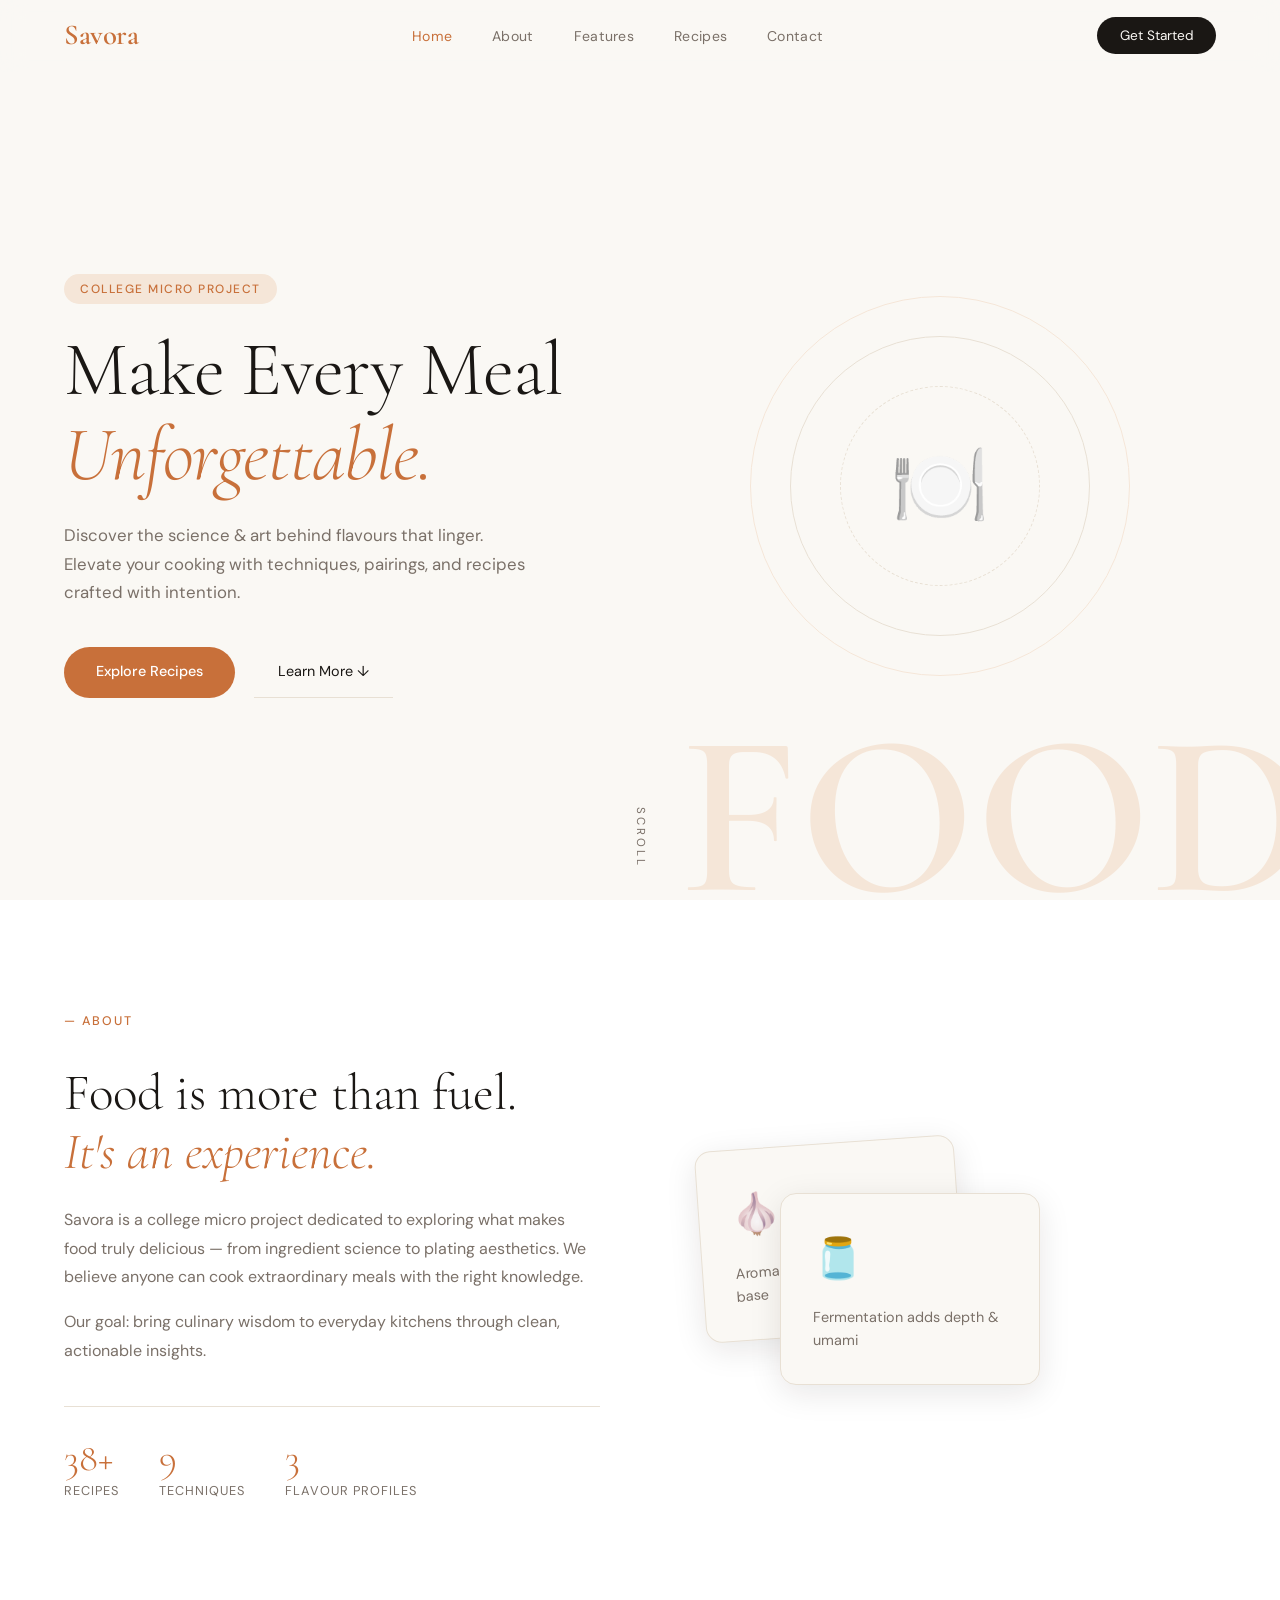
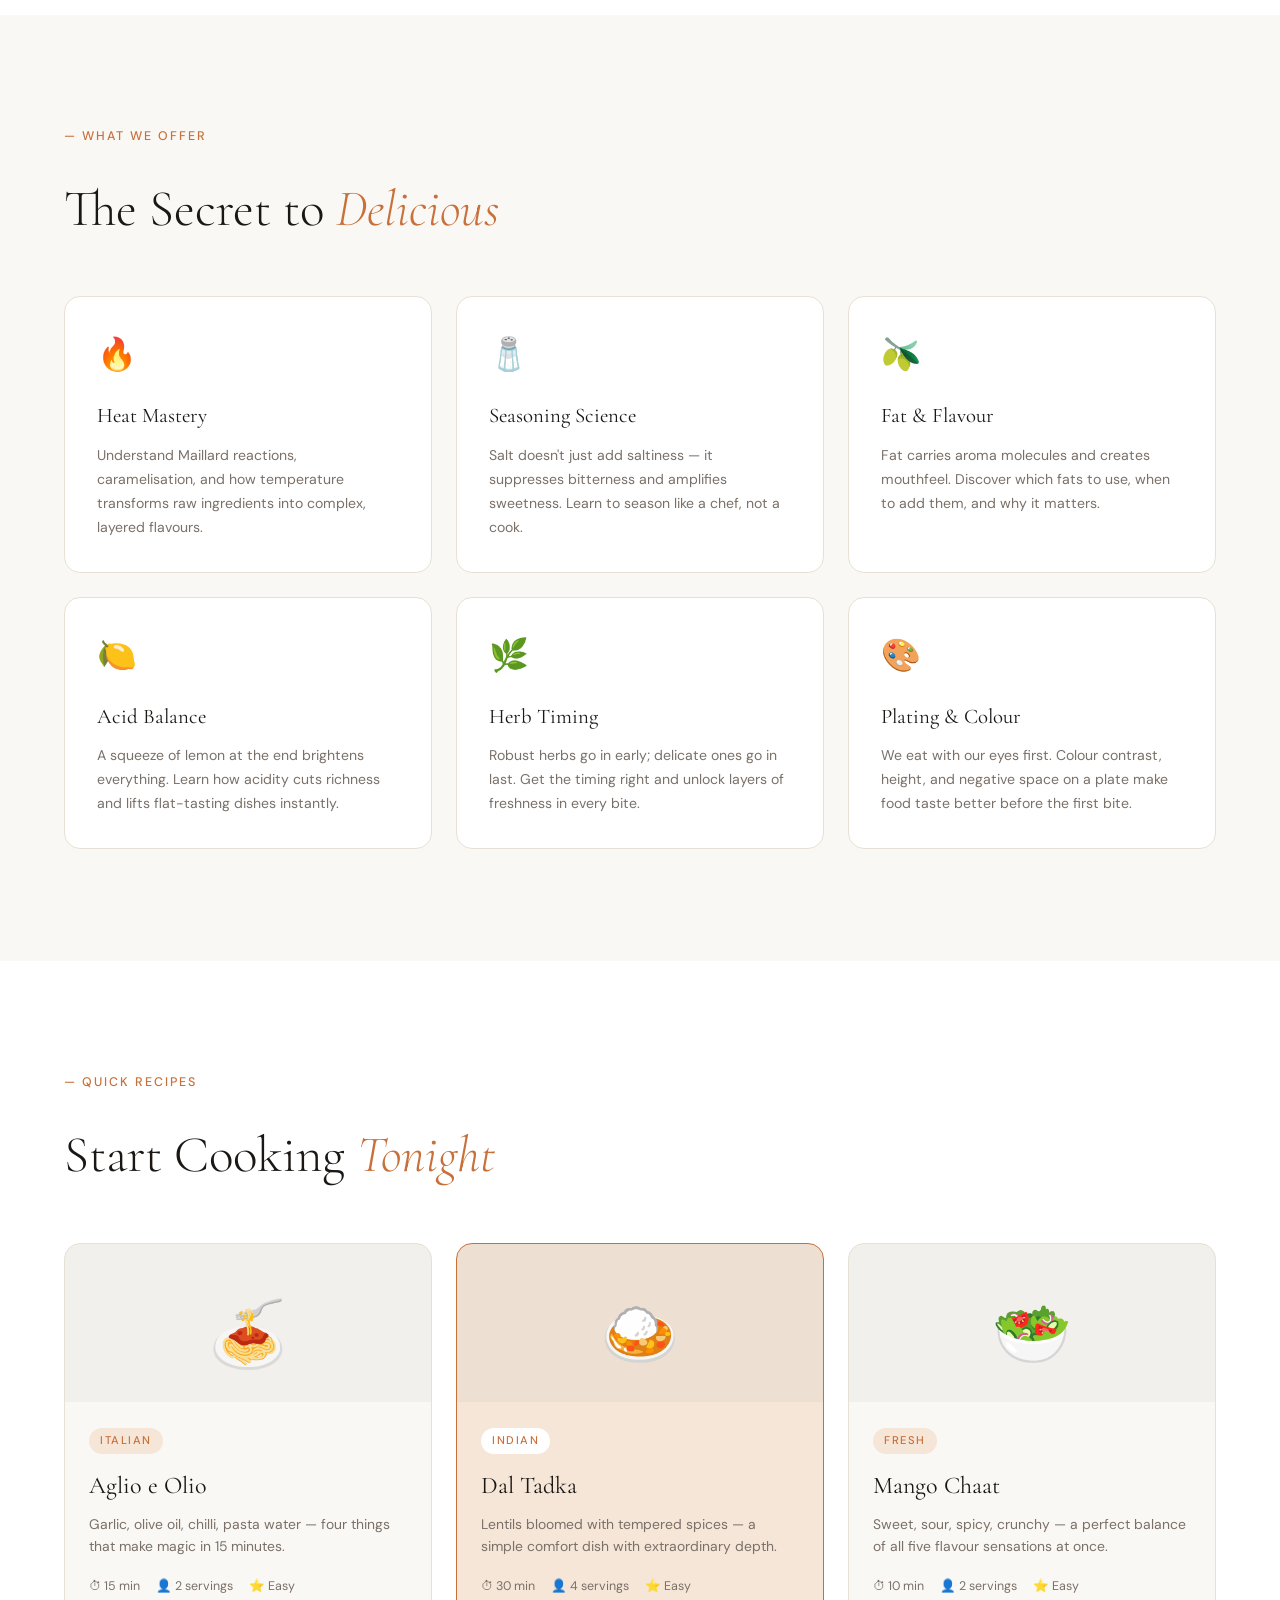
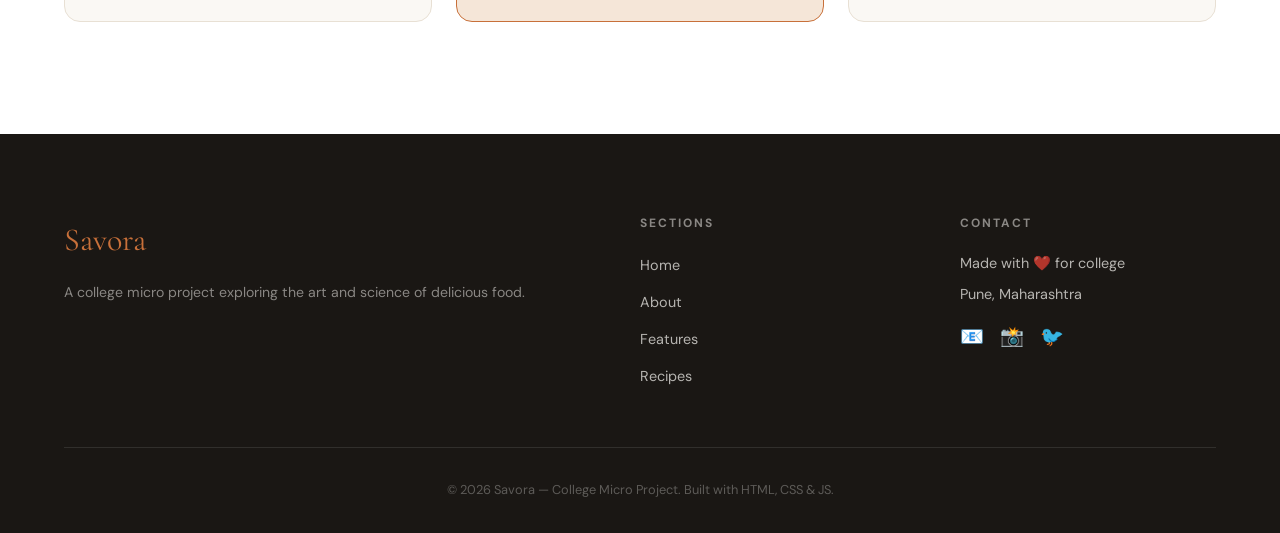
==== index.html @ 60681240 "meal mapper first commit" ====
<!DOCTYPE html>
<html lang="en">
<head>
  <meta charset="UTF-8" />
  <meta name="viewport" content="width=device-width, initial-scale=1.0"/>
  <title>Savora — Taste the Craft</title>
  <link rel="stylesheet" href="style.css" />
  <link href="https://fonts.googleapis.com/css2?family=Cormorant+Garamond:ital,wght@0,300;0,400;0,600;1,300;1,400&family=DM+Sans:wght@300;400;500&display=swap" rel="stylesheet"/>
</head>
<body>

  <!-- NAVBAR -->
  <nav class="navbar" id="navbar">
    <div class="nav-logo">Savora</div>
    <ul class="nav-links">
      <li><a href="#hero">Home</a></li>
      <li><a href="#about">About</a></li>
      <li><a href="#features">Features</a></li>
      <li><a href="#recipes">Recipes</a></li>
      <li><a href="#contact">Contact</a></li>
    </ul>
    <button class="nav-cta">Get Started</button>
    <button class="hamburger" id="hamburger" aria-label="Menu">&#9776;</button>
  </nav>

  <!-- HERO -->
  <section class="hero" id="hero">
    <div class="hero-bg-text">FOOD</div>
    <div class="hero-content">
      <span class="hero-tag">College Micro Project</span>
      <h1 class="hero-title">Make Every Meal <br/><em>Unforgettable.</em></h1>
      <p class="hero-sub">Discover the science & art behind flavours that linger. Elevate your cooking with techniques, pairings, and recipes crafted with intention.</p>
      <div class="hero-actions">
        <a href="#recipes" class="btn-primary">Explore Recipes</a>
        <a href="#about" class="btn-ghost">Learn More ↓</a>
      </div>
    </div>
    <div class="hero-visual">
      <div class="plate-ring ring-3"></div>
      <div class="plate-ring ring-2"></div>
      <div class="plate-ring ring-1"></div>
      <div class="plate-center">🍽️</div>
    </div>
    <div class="scroll-hint">scroll</div>
  </section>

  <!-- ABOUT -->
  <section class="about" id="about">
    <div class="section-label">— About</div>
    <div class="about-grid">
      <div class="about-text">
        <h2>Food is more than fuel.<br/><em>It's an experience.</em></h2>
        <p>Savora is a college micro project dedicated to exploring what makes food truly delicious — from ingredient science to plating aesthetics. We believe anyone can cook extraordinary meals with the right knowledge.</p>
        <p>Our goal: bring culinary wisdom to everyday kitchens through clean, actionable insights.</p>
        <div class="about-stats">
          <div class="stat"><span class="stat-num">50+</span><span class="stat-label">Recipes</span></div>
          <div class="stat"><span class="stat-num">12</span><span class="stat-label">Techniques</span></div>
          <div class="stat"><span class="stat-num">5</span><span class="stat-label">Flavour Profiles</span></div>
        </div>
      </div>
      <div class="about-card-stack">
        <div class="about-card card-back">
          <span class="card-emoji">🧄</span>
          <p>Aromatics build the flavour base</p>
        </div>
        <div class="about-card card-front">
          <span class="card-emoji">🫙</span>
          <p>Fermentation adds depth & umami</p>
        </div>
      </div>
    </div>
  </section>

  <!-- FEATURES -->
  <section class="features" id="features">
    <div class="section-label">— What We Offer</div>
    <h2 class="section-title">The Secret to <em>Delicious</em></h2>
    <div class="features-grid">
      <div class="feature-card" data-delay="0">
        <div class="feature-icon">🔥</div>
        <h3>Heat Mastery</h3>
        <p>Understand Maillard reactions, caramelisation, and how temperature transforms raw ingredients into complex, layered flavours.</p>
      </div>
      <div class="feature-card" data-delay="100">
        <div class="feature-icon">🧂</div>
        <h3>Seasoning Science</h3>
        <p>Salt doesn't just add saltiness — it suppresses bitterness and amplifies sweetness. Learn to season like a chef, not a cook.</p>
      </div>
      <div class="feature-card" data-delay="200">
        <div class="feature-icon">🫒</div>
        <h3>Fat & Flavour</h3>
        <p>Fat carries aroma molecules and creates mouthfeel. Discover which fats to use, when to add them, and why it matters.</p>
      </div>
      <div class="feature-card" data-delay="300">
        <div class="feature-icon">🍋</div>
        <h3>Acid Balance</h3>
        <p>A squeeze of lemon at the end brightens everything. Learn how acidity cuts richness and lifts flat-tasting dishes instantly.</p>
      </div>
      <div class="feature-card" data-delay="400">
        <div class="feature-icon">🌿</div>
        <h3>Herb Timing</h3>
        <p>Robust herbs go in early; delicate ones go in last. Get the timing right and unlock layers of freshness in every bite.</p>
      </div>
      <div class="feature-card" data-delay="500">
        <div class="feature-icon">🎨</div>
        <h3>Plating & Colour</h3>
        <p>We eat with our eyes first. Colour contrast, height, and negative space on a plate make food taste better before the first bite.</p>
      </div>
    </div>
  </section>

  <!-- RECIPE CARDS -->
  <section class="recipes" id="recipes">
    <div class="section-label">— Quick Recipes</div>
    <h2 class="section-title">Start Cooking <em>Tonight</em></h2>
    <div class="recipes-grid">
      <div class="recipe-card">
        <div class="recipe-emoji">🍝</div>
        <div class="recipe-info">
          <span class="recipe-tag">Italian</span>
          <h3>Aglio e Olio</h3>
          <p>Garlic, olive oil, chilli, pasta water — four things that make magic in 15 minutes.</p>
          <div class="recipe-meta">
            <span>⏱ 15 min</span>
            <span>👤 2 servings</span>
            <span>⭐ Easy</span>
          </div>
        </div>
      </div>
      <div class="recipe-card featured">
        <div class="recipe-emoji">🍛</div>
        <div class="recipe-info">
          <span class="recipe-tag">Indian</span>
          <h3>Dal Tadka</h3>
          <p>Lentils bloomed with tempered spices — a simple comfort dish with extraordinary depth.</p>
          <div class="recipe-meta">
            <span>⏱ 30 min</span>
            <span>👤 4 servings</span>
            <span>⭐ Easy</span>
          </div>
        </div>
      </div>
      <div class="recipe-card">
        <div class="recipe-emoji">🥗</div>
        <div class="recipe-info">
          <span class="recipe-tag">Fresh</span>
          <h3>Mango Chaat</h3>
          <p>Sweet, sour, spicy, crunchy — a perfect balance of all five flavour sensations at once.</p>
          <div class="recipe-meta">
            <span>⏱ 10 min</span>
            <span>👤 2 servings</span>
            <span>⭐ Easy</span>
          </div>
        </div>
      </div>
    </div>
  </section>

  <!-- FOOTER -->
  <footer class="footer" id="contact">
    <div class="footer-top">
      <div class="footer-brand">
        <div class="footer-logo">Savora</div>
        <p>A college micro project exploring the art and science of delicious food.</p>
      </div>
      <div class="footer-links">
        <h4>Sections</h4>
        <ul>
          <li><a href="#hero">Home</a></li>
          <li><a href="#about">About</a></li>
          <li><a href="#features">Features</a></li>
          <li><a href="#recipes">Recipes</a></li>
        </ul>
      </div>
      <div class="footer-contact">
        <h4>Contact</h4>
        <p>Made with ❤️ for college</p>
        <p>Pune, Maharashtra</p>
        <div class="footer-socials">
          <span>📧</span>
          <span>📸</span>
          <span>🐦</span>
        </div>
      </div>
    </div>
    <div class="footer-bottom">
      <p>© 2026 Savora — College Micro Project. Built with HTML, CSS & JS.</p>
    </div>
  </footer>

  <script src="script.js"></script>
</body>
</html>
---- style.css ----
/* =============================================
   SAVORA — style.css
   Clean & Minimal Food Frontend
   Customise via CSS variables below
   ============================================= */

/* === VARIABLES — Edit these to retheme === */
:root {
  --clr-bg: #faf8f4;
  --clr-surface: #ffffff;
  --clr-text: #1a1714;
  --clr-text-muted: #7a7068;
  --clr-accent: #c8703a;       /* warm terracotta */
  --clr-accent-light: #f5e6d8;
  --clr-border: #e8e0d4;
  --clr-card: #ffffff;

  --font-display: 'Cormorant Garamond', Georgia, serif;
  --font-body: 'DM Sans', sans-serif;

  --radius-sm: 8px;
  --radius-md: 16px;
  --radius-lg: 32px;

  --shadow-sm: 0 2px 12px rgba(26,23,20,0.06);
  --shadow-md: 0 8px 32px rgba(26,23,20,0.10);
  --shadow-lg: 0 20px 60px rgba(26,23,20,0.14);

  --transition: 0.3s cubic-bezier(0.4, 0, 0.2, 1);
  --nav-height: 72px;
}

/* === RESET === */
*, *::before, *::after { box-sizing: border-box; margin: 0; padding: 0; }
html { scroll-behavior: smooth; }
body {
  font-family: var(--font-body);
  background: var(--clr-bg);
  color: var(--clr-text);
  line-height: 1.6;
  overflow-x: hidden;
}
a { text-decoration: none; color: inherit; }
ul { list-style: none; }
img { max-width: 100%; display: block; }

/* === NAVBAR === */
.navbar {
  position: fixed;
  top: 0; left: 0; right: 0;
  height: var(--nav-height);
  display: flex;
  align-items: center;
  justify-content: space-between;
  padding: 0 5%;
  background: rgba(250, 248, 244, 0.85);
  backdrop-filter: blur(12px);
  border-bottom: 1px solid transparent;
  z-index: 1000;
  transition: border-color var(--transition), box-shadow var(--transition);
}
.navbar.scrolled {
  border-color: var(--clr-border);
  box-shadow: var(--shadow-sm);
}
.nav-logo {
  font-family: var(--font-display);
  font-size: 1.8rem;
  font-weight: 600;
  color: var(--clr-accent);
  letter-spacing: -0.5px;
}
.nav-links {
  display: flex;
  gap: 2.5rem;
}
.nav-links a {
  font-size: 0.88rem;
  font-weight: 400;
  color: var(--clr-text-muted);
  letter-spacing: 0.3px;
  transition: color var(--transition);
}
.nav-links a:hover { color: var(--clr-text); }
.nav-cta {
  background: var(--clr-text);
  color: var(--clr-bg);
  border: none;
  padding: 0.6rem 1.4rem;
  border-radius: 100px;
  font-family: var(--font-body);
  font-size: 0.85rem;
  cursor: pointer;
  transition: background var(--transition), transform var(--transition);
}
.nav-cta:hover { background: var(--clr-accent); transform: translateY(-1px); }
.hamburger {
  display: none;
  background: none;
  border: none;
  font-size: 1.5rem;
  cursor: pointer;
  color: var(--clr-text);
}

/* === HERO === */
.hero {
  min-height: 100vh;
  display: grid;
  grid-template-columns: 1fr 1fr;
  align-items: center;
  padding: calc(var(--nav-height) + 4rem) 5% 4rem;
  gap: 3rem;
  position: relative;
  overflow: hidden;
}
.hero-bg-text {
  position: absolute;
  font-family: var(--font-display);
  font-size: clamp(8rem, 18vw, 18rem);
  font-weight: 600;
  color: var(--clr-accent-light);
  bottom: -2rem;
  right: -2rem;
  line-height: 1;
  pointer-events: none;
  user-select: none;
  z-index: 0;
}
.hero-content { position: relative; z-index: 1; }
.hero-tag {
  display: inline-block;
  font-size: 0.75rem;
  font-weight: 500;
  letter-spacing: 1.5px;
  text-transform: uppercase;
  color: var(--clr-accent);
  background: var(--clr-accent-light);
  padding: 0.35rem 1rem;
  border-radius: 100px;
  margin-bottom: 1.5rem;
}
.hero-title {
  font-family: var(--font-display);
  font-size: clamp(3rem, 6vw, 5.5rem);
  font-weight: 300;
  line-height: 1.1;
  letter-spacing: -1px;
  margin-bottom: 1.5rem;
  opacity: 0;
  animation: fadeUp 0.9s 0.2s ease forwards;
}
.hero-title em { font-style: italic; color: var(--clr-accent); }
.hero-sub {
  font-size: 1.05rem;
  color: var(--clr-text-muted);
  max-width: 480px;
  line-height: 1.7;
  margin-bottom: 2.5rem;
  opacity: 0;
  animation: fadeUp 0.9s 0.4s ease forwards;
}
.hero-actions {
  display: flex;
  gap: 1.2rem;
  flex-wrap: wrap;
  opacity: 0;
  animation: fadeUp 0.9s 0.6s ease forwards;
}
.btn-primary {
  background: var(--clr-accent);
  color: white;
  padding: 0.85rem 2rem;
  border-radius: 100px;
  font-size: 0.9rem;
  font-weight: 500;
  transition: transform var(--transition), box-shadow var(--transition);
}
.btn-primary:hover { transform: translateY(-2px); box-shadow: 0 8px 24px rgba(200,112,58,0.3); }
.btn-ghost {
  color: var(--clr-text);
  padding: 0.85rem 1.5rem;
  font-size: 0.9rem;
  border-bottom: 1px solid var(--clr-border);
  transition: border-color var(--transition), color var(--transition);
}
.btn-ghost:hover { color: var(--clr-accent); border-color: var(--clr-accent); }

/* Hero Visual — Plate Animation */
.hero-visual {
  position: relative;
  display: flex;
  align-items: center;
  justify-content: center;
  height: 420px;
  z-index: 1;
}
.plate-ring {
  position: absolute;
  border-radius: 50%;
  border: 1px solid var(--clr-border);
  animation: spin linear infinite;
}
.ring-1 { width: 200px; height: 200px; animation-duration: 8s; border-style: dashed; }
.ring-2 { width: 300px; height: 300px; animation-duration: 14s; animation-direction: reverse; }
.ring-3 { width: 380px; height: 380px; animation-duration: 20s; border-color: var(--clr-accent-light); }
.plate-center {
  font-size: 5rem;
  animation: float 3s ease-in-out infinite;
  position: relative;
  z-index: 2;
}
.scroll-hint {
  position: absolute;
  bottom: 2rem;
  left: 50%;
  transform: translateX(-50%);
  font-size: 0.72rem;
  letter-spacing: 3px;
  text-transform: uppercase;
  color: var(--clr-text-muted);
  writing-mode: vertical-rl;
  animation: pulse 2s ease-in-out infinite;
}

/* === ABOUT === */
.about {
  padding: 7rem 5%;
  background: var(--clr-surface);
}
.section-label {
  font-size: 0.78rem;
  font-weight: 500;
  letter-spacing: 2px;
  text-transform: uppercase;
  color: var(--clr-accent);
  margin-bottom: 2rem;
}
.about-grid {
  display: grid;
  grid-template-columns: 1fr 1fr;
  gap: 5rem;
  align-items: center;
}
.about-text h2 {
  font-family: var(--font-display);
  font-size: clamp(2.2rem, 4vw, 3.5rem);
  font-weight: 300;
  line-height: 1.15;
  margin-bottom: 1.5rem;
}
.about-text h2 em { font-style: italic; color: var(--clr-accent); }
.about-text p {
  color: var(--clr-text-muted);
  line-height: 1.8;
  margin-bottom: 1rem;
}
.about-stats {
  display: flex;
  gap: 2.5rem;
  margin-top: 2.5rem;
  padding-top: 2rem;
  border-top: 1px solid var(--clr-border);
}
.stat-num {
  display: block;
  font-family: var(--font-display);
  font-size: 2.4rem;
  font-weight: 300;
  color: var(--clr-accent);
  line-height: 1;
}
.stat-label {
  font-size: 0.8rem;
  color: var(--clr-text-muted);
  text-transform: uppercase;
  letter-spacing: 1px;
}
.about-card-stack {
  position: relative;
  height: 340px;
}
.about-card {
  position: absolute;
  background: var(--clr-bg);
  border: 1px solid var(--clr-border);
  border-radius: var(--radius-md);
  padding: 2rem;
  width: 260px;
  box-shadow: var(--shadow-md);
  transition: transform var(--transition);
}
.about-card:hover { transform: translateY(-6px); }
.card-back { top: 30px; left: 20px; transform: rotate(-4deg); }
.card-back:hover { transform: rotate(-4deg) translateY(-6px); }
.card-front { top: 80px; left: 100px; }
.card-emoji { font-size: 2.5rem; display: block; margin-bottom: 1rem; }
.about-card p { font-size: 0.9rem; color: var(--clr-text-muted); line-height: 1.6; }

/* === FEATURES === */
.features {
  padding: 7rem 5%;
  background: var(--clr-bg);
}
.section-title {
  font-family: var(--font-display);
  font-size: clamp(2.2rem, 4vw, 3.2rem);
  font-weight: 300;
  margin-bottom: 3.5rem;
  line-height: 1.2;
}
.section-title em { font-style: italic; color: var(--clr-accent); }
.features-grid {
  display: grid;
  grid-template-columns: repeat(3, 1fr);
  gap: 1.5rem;
}
.feature-card {
  background: var(--clr-surface);
  border: 1px solid var(--clr-border);
  border-radius: var(--radius-md);
  padding: 2rem;
  transition: transform var(--transition), box-shadow var(--transition), border-color var(--transition);
  cursor: default;
}
.feature-card:hover {
  transform: translateY(-6px);
  box-shadow: var(--shadow-md);
  border-color: var(--clr-accent);
}
.feature-icon { font-size: 2rem; margin-bottom: 1.2rem; }
.feature-card h3 {
  font-family: var(--font-display);
  font-size: 1.3rem;
  font-weight: 400;
  margin-bottom: 0.7rem;
}
.feature-card p { font-size: 0.88rem; color: var(--clr-text-muted); line-height: 1.7; }

/* === RECIPES === */
.recipes {
  padding: 7rem 5%;
  background: var(--clr-surface);
}
.recipes-grid {
  display: grid;
  grid-template-columns: repeat(3, 1fr);
  gap: 1.5rem;
}
.recipe-card {
  border: 1px solid var(--clr-border);
  border-radius: var(--radius-md);
  overflow: hidden;
  transition: transform var(--transition), box-shadow var(--transition);
  background: var(--clr-bg);
}
.recipe-card:hover {
  transform: translateY(-8px);
  box-shadow: var(--shadow-lg);
}
.recipe-card.featured {
  border-color: var(--clr-accent);
  background: var(--clr-accent-light);
}
.recipe-emoji {
  font-size: 4rem;
  text-align: center;
  padding: 2.5rem 2rem 1rem;
  background: rgba(0,0,0,0.03);
}
.recipe-info { padding: 1.5rem; }
.recipe-tag {
  font-size: 0.7rem;
  font-weight: 500;
  letter-spacing: 1.5px;
  text-transform: uppercase;
  color: var(--clr-accent);
  background: var(--clr-accent-light);
  padding: 0.25rem 0.7rem;
  border-radius: 100px;
  display: inline-block;
  margin-bottom: 0.8rem;
}
.recipe-card.featured .recipe-tag {
  background: white;
}
.recipe-info h3 {
  font-family: var(--font-display);
  font-size: 1.5rem;
  font-weight: 400;
  margin-bottom: 0.5rem;
}
.recipe-info p {
  font-size: 0.87rem;
  color: var(--clr-text-muted);
  line-height: 1.6;
  margin-bottom: 1.2rem;
}
.recipe-meta {
  display: flex;
  gap: 1rem;
  font-size: 0.78rem;
  color: var(--clr-text-muted);
}

/* === FOOTER === */
.footer {
  background: var(--clr-text);
  color: var(--clr-bg);
  padding: 5rem 5% 2rem;
}
.footer-top {
  display: grid;
  grid-template-columns: 2fr 1fr 1fr;
  gap: 4rem;
  padding-bottom: 3rem;
  border-bottom: 1px solid rgba(255,255,255,0.1);
}
.footer-logo {
  font-family: var(--font-display);
  font-size: 2rem;
  color: var(--clr-accent);
  margin-bottom: 1rem;
}
.footer-brand p { font-size: 0.88rem; color: rgba(250,248,244,0.5); line-height: 1.7; }
.footer-links h4, .footer-contact h4 {
  font-size: 0.75rem;
  letter-spacing: 2px;
  text-transform: uppercase;
  margin-bottom: 1.2rem;
  color: rgba(250,248,244,0.5);
}
.footer-links ul li { margin-bottom: 0.7rem; }
.footer-links a {
  font-size: 0.9rem;
  color: rgba(250,248,244,0.7);
  transition: color var(--transition);
}
.footer-links a:hover { color: var(--clr-accent); }
.footer-contact p { font-size: 0.9rem; color: rgba(250,248,244,0.7); margin-bottom: 0.5rem; }
.footer-socials { display: flex; gap: 1rem; margin-top: 1rem; font-size: 1.2rem; cursor: pointer; }
.footer-bottom {
  padding-top: 2rem;
  text-align: center;
  font-size: 0.8rem;
  color: rgba(250,248,244,0.3);
}

/* === ANIMATIONS === */
@keyframes fadeUp {
  from { opacity: 0; transform: translateY(24px); }
  to   { opacity: 1; transform: translateY(0); }
}
@keyframes spin {
  from { transform: rotate(0deg); }
  to   { transform: rotate(360deg); }
}
@keyframes float {
  0%, 100% { transform: translateY(0); }
  50%       { transform: translateY(-12px); }
}
@keyframes pulse {
  0%, 100% { opacity: 0.4; }
  50%       { opacity: 1; }
}

/* Scroll-reveal utility */
.reveal {
  opacity: 0;
  transform: translateY(30px);
  transition: opacity 0.7s ease, transform 0.7s ease;
}
.reveal.visible {
  opacity: 1;
  transform: translateY(0);
}

/* === RESPONSIVE === */
@media (max-width: 1024px) {
  .features-grid { grid-template-columns: repeat(2, 1fr); }
  .recipes-grid { grid-template-columns: repeat(2, 1fr); }
}

@media (max-width: 768px) {
  .nav-links, .nav-cta { display: none; }
  .hamburger { display: block; }
  .nav-links.open {
    display: flex;
    flex-direction: column;
    position: absolute;
    top: var(--nav-height);
    left: 0; right: 0;
    background: var(--clr-bg);
    padding: 1.5rem 5%;
    border-bottom: 1px solid var(--clr-border);
    box-shadow: var(--shadow-md);
    gap: 1.2rem;
  }

  .hero {
    grid-template-columns: 1fr;
    text-align: center;
    padding-top: calc(var(--nav-height) + 2rem);
  }
  .hero-visual { display: none; }
  .hero-actions { justify-content: center; }
  .hero-sub { margin: 0 auto 2rem; }
  .hero-bg-text { display: none; }

  .about-grid { grid-template-columns: 1fr; }
  .about-card-stack { display: none; }

  .features-grid { grid-template-columns: 1fr; }
  .recipes-grid { grid-template-columns: 1fr; }

  .footer-top { grid-template-columns: 1fr; gap: 2rem; }
}
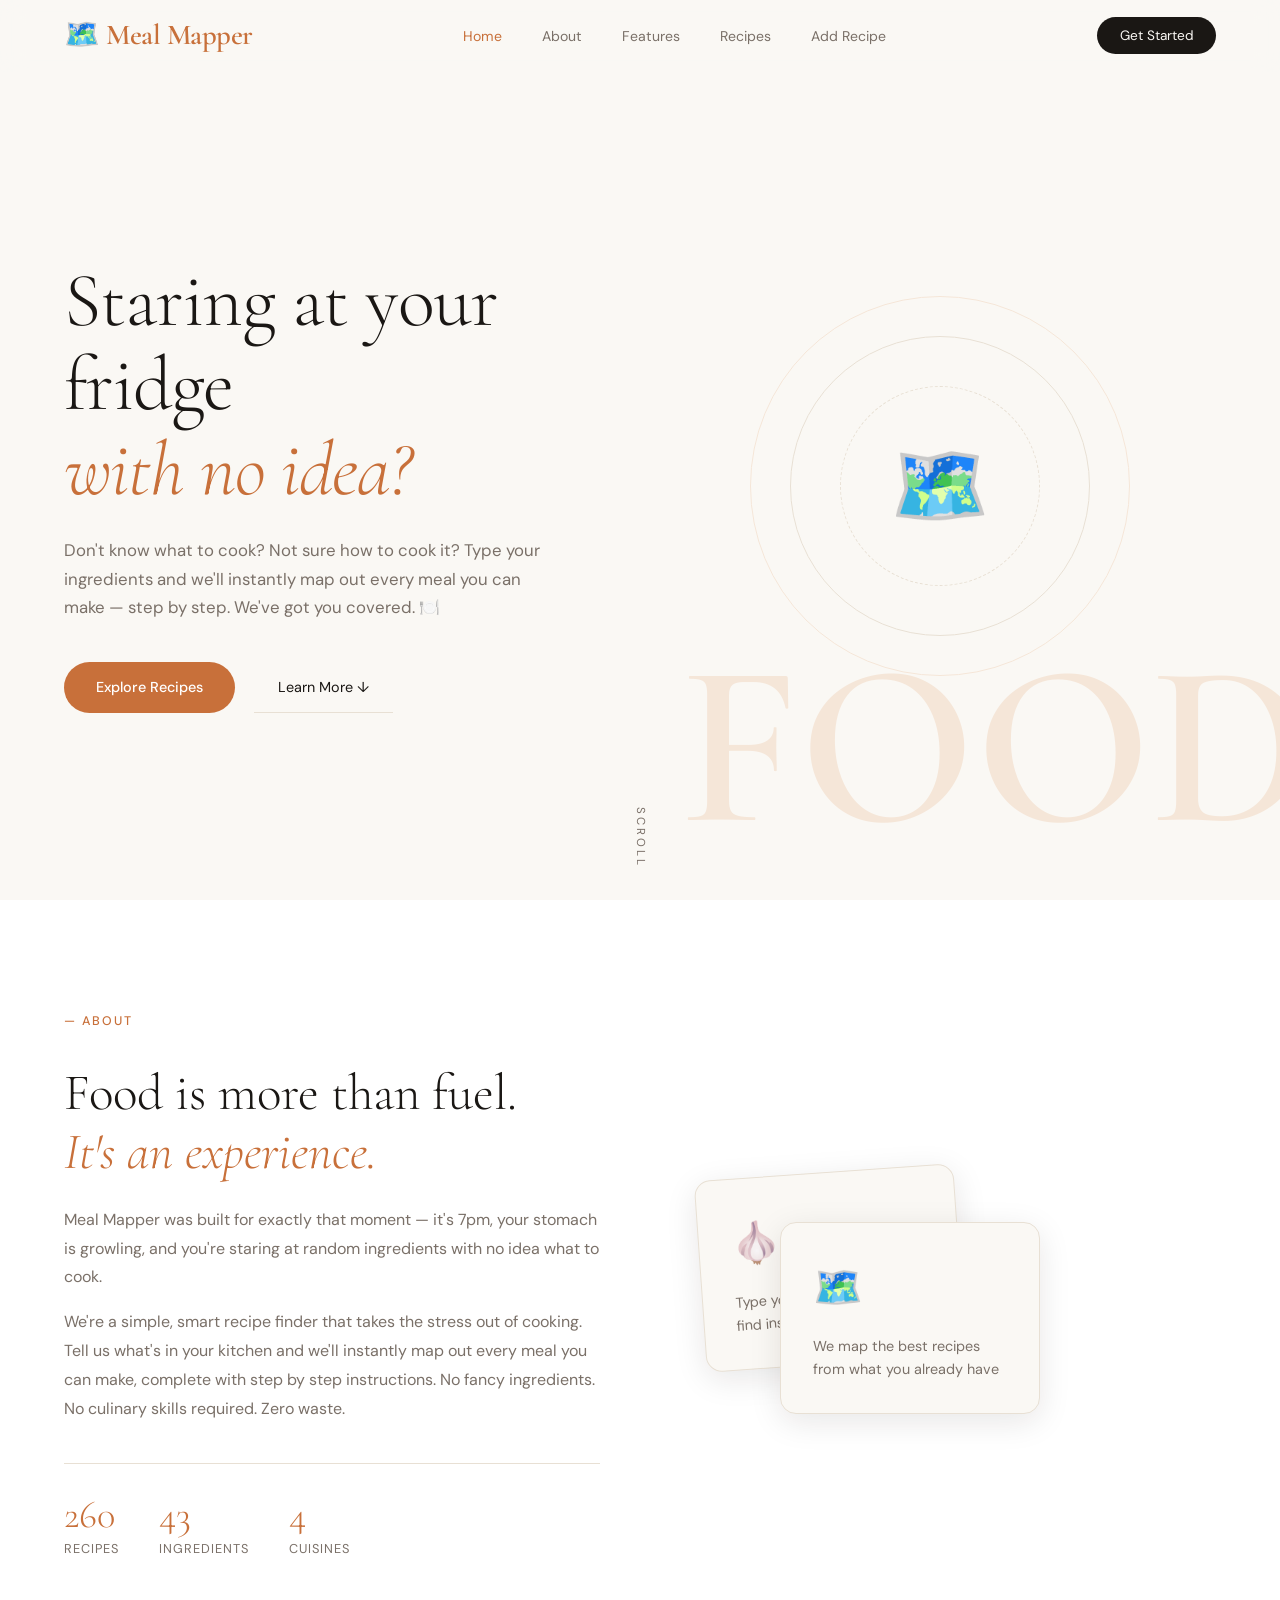
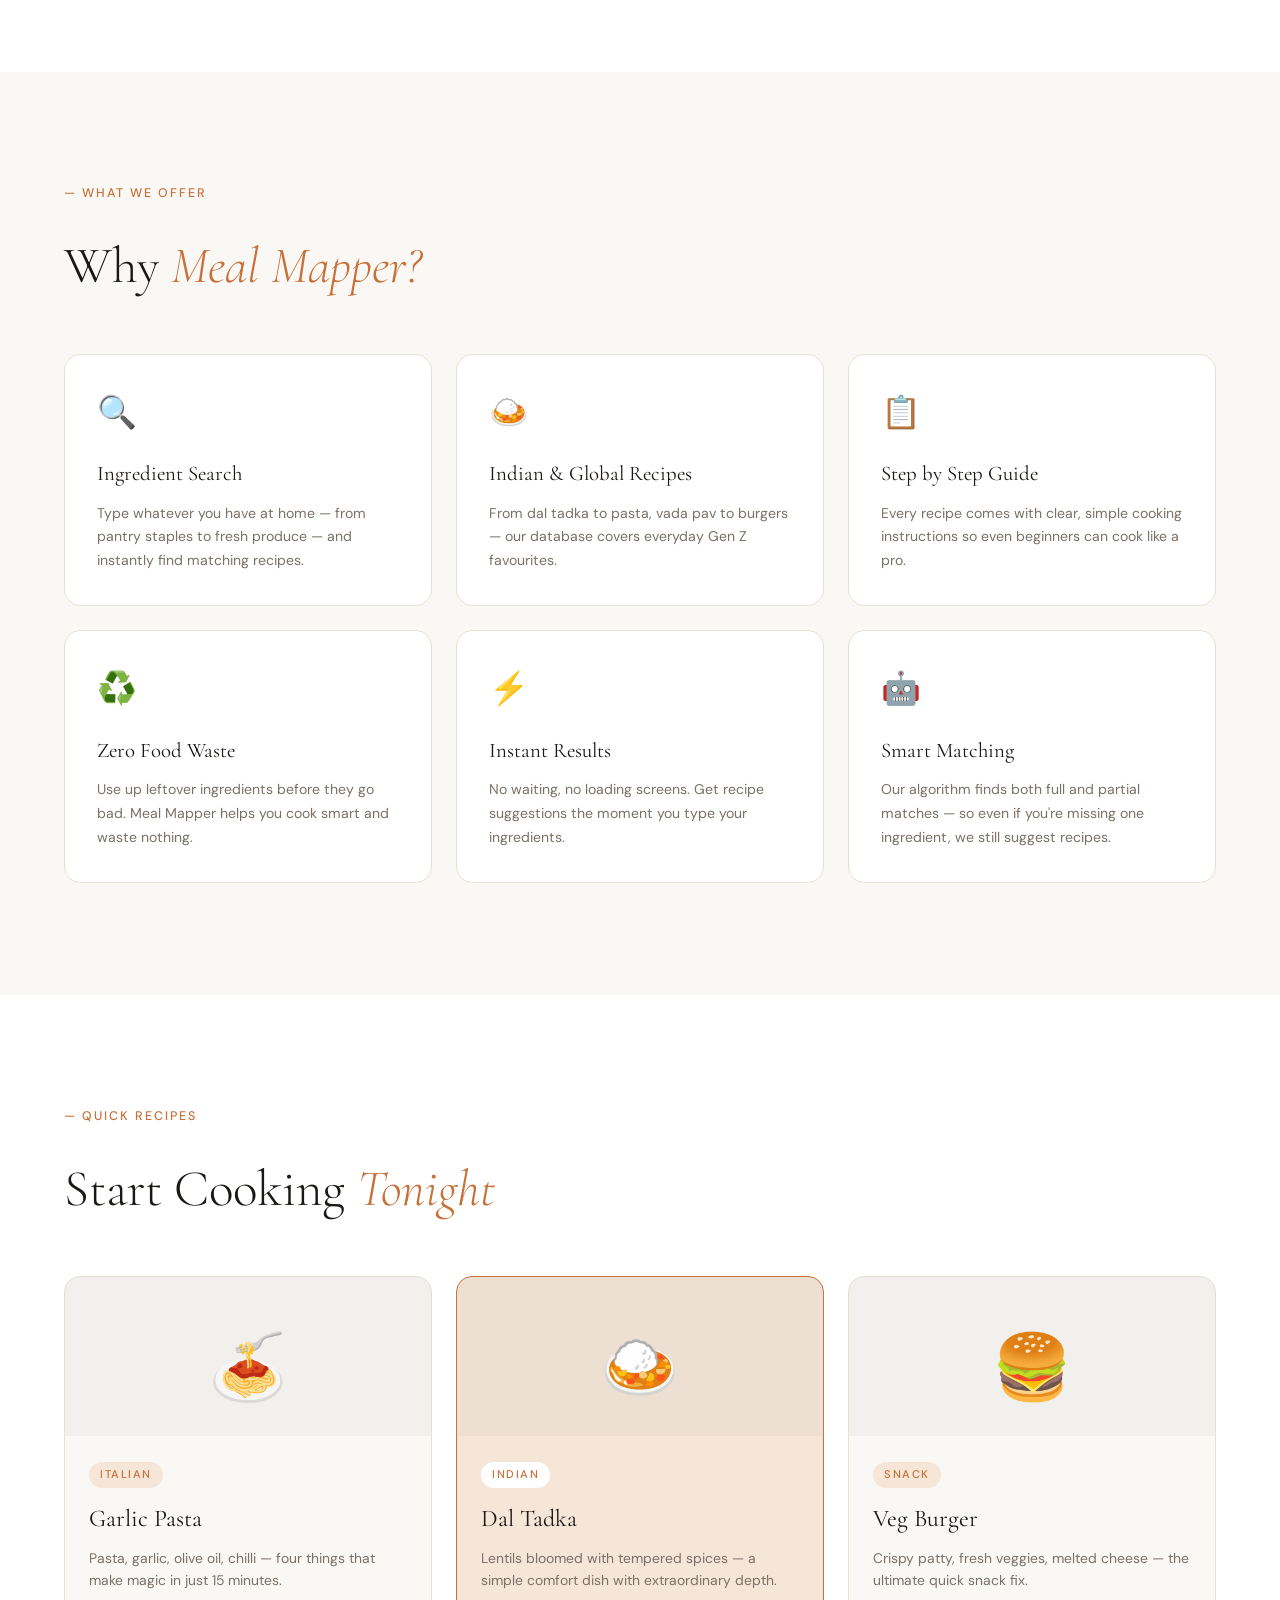
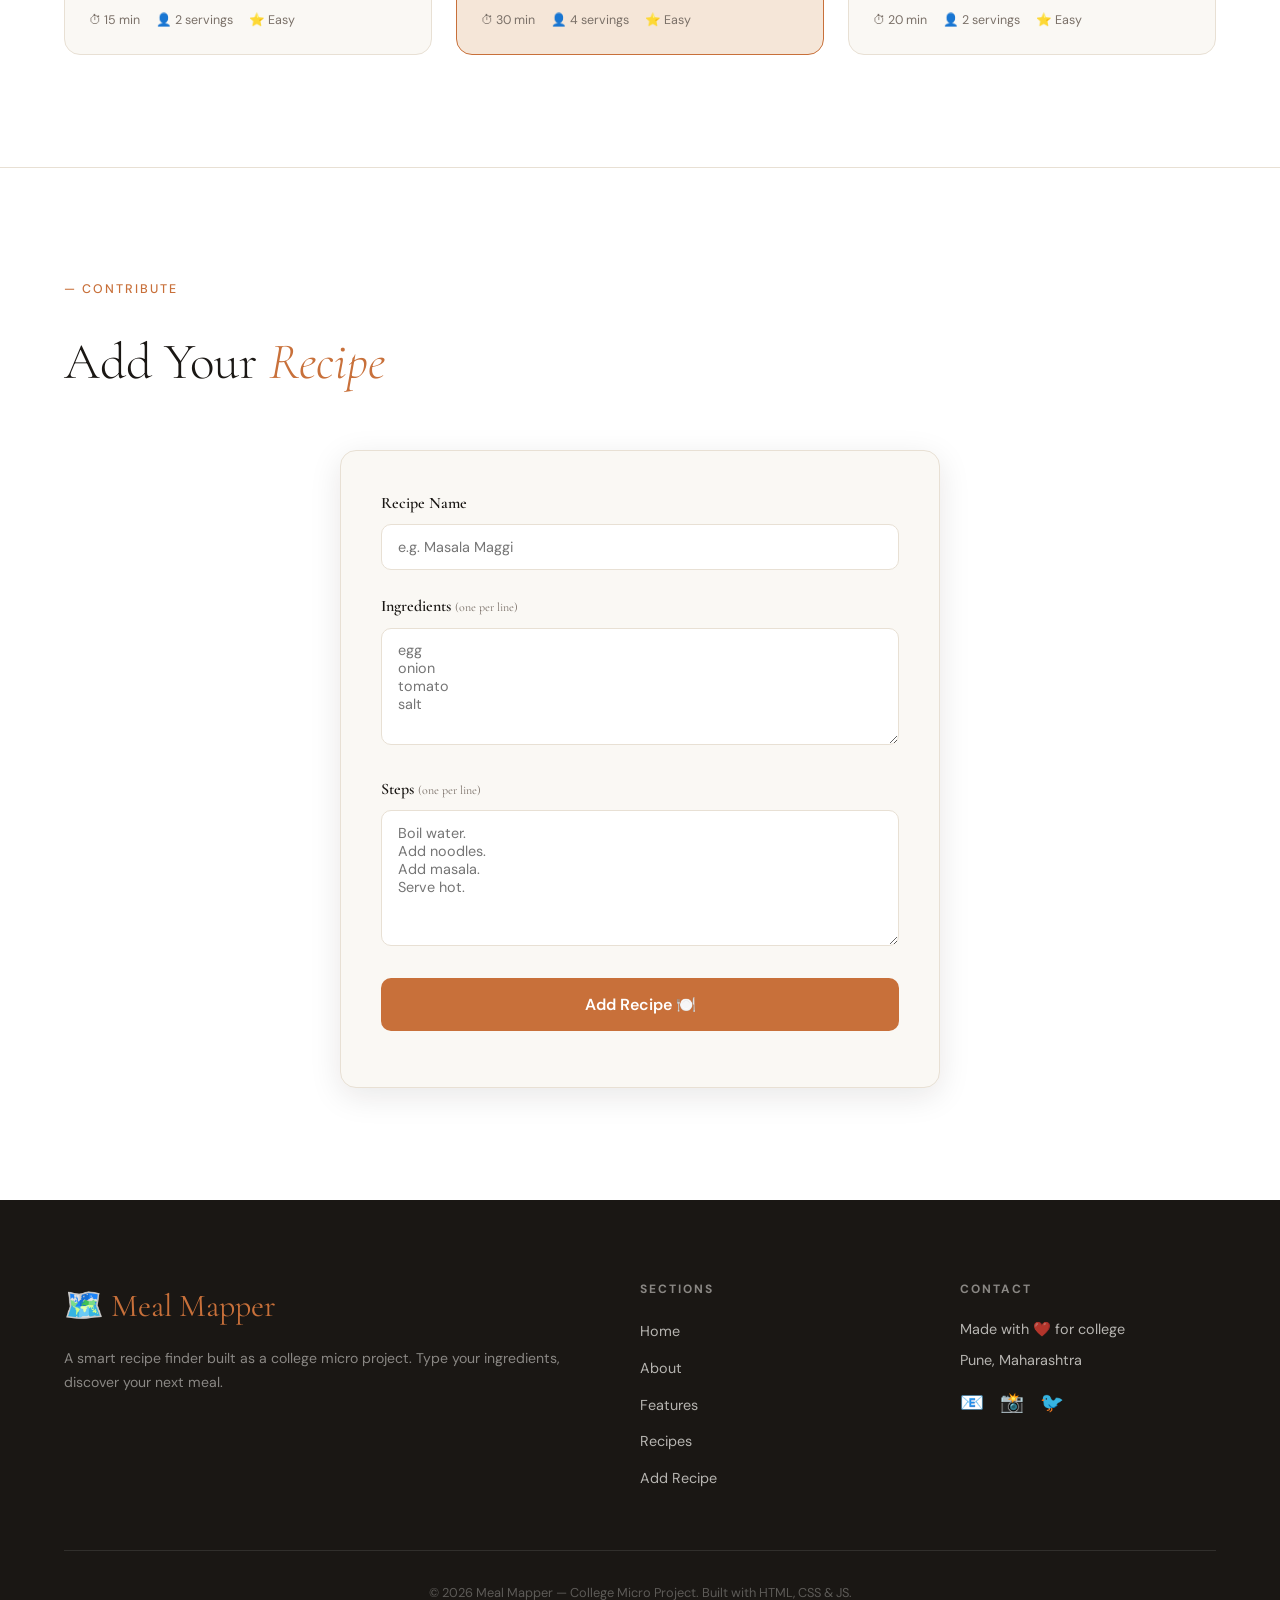
==== commit 948e7c1e: "added add recipe feature and navbar update" ====
--- a/index.html
+++ b/index.html
@@ -3,7 +3,7 @@
 <head>
   <meta charset="UTF-8" />
   <meta name="viewport" content="width=device-width, initial-scale=1.0"/>
-  <title>Savora — Taste the Craft</title>
+  <title>Meal Mapper — Find Recipes Instantly</title>
   <link rel="stylesheet" href="style.css" />
   <link href="https://fonts.googleapis.com/css2?family=Cormorant+Garamond:ital,wght@0,300;0,400;0,600;1,300;1,400&family=DM+Sans:wght@300;400;500&display=swap" rel="stylesheet"/>
 </head>
@@ -11,13 +11,13 @@
 
   <!-- NAVBAR -->
   <nav class="navbar" id="navbar">
-    <div class="nav-logo">Savora</div>
+    <div class="nav-logo">🗺️ Meal Mapper</div>
     <ul class="nav-links">
       <li><a href="#hero">Home</a></li>
       <li><a href="#about">About</a></li>
       <li><a href="#features">Features</a></li>
       <li><a href="#recipes">Recipes</a></li>
-      <li><a href="#contact">Contact</a></li>
+    <li><a href="#add-recipe">Add Recipe</a></li>
     </ul>
     <button class="nav-cta">Get Started</button>
     <button class="hamburger" id="hamburger" aria-label="Menu">&#9776;</button>
@@ -27,9 +27,8 @@
   <section class="hero" id="hero">
     <div class="hero-bg-text">FOOD</div>
     <div class="hero-content">
-      <span class="hero-tag">College Micro Project</span>
-      <h1 class="hero-title">Make Every Meal <br/><em>Unforgettable.</em></h1>
-      <p class="hero-sub">Discover the science & art behind flavours that linger. Elevate your cooking with techniques, pairings, and recipes crafted with intention.</p>
+      <h1 class="hero-title">Staring at your fridge <br/><em>with no idea?</em></h1>
+      <p class="hero-sub">Don't know what to cook? Not sure how to cook it? Type your ingredients and we'll instantly map out every meal you can make — step by step. We've got you covered. 🍽️</p>
       <div class="hero-actions">
         <a href="#recipes" class="btn-primary">Explore Recipes</a>
         <a href="#about" class="btn-ghost">Learn More ↓</a>
@@ -39,7 +38,7 @@
       <div class="plate-ring ring-3"></div>
       <div class="plate-ring ring-2"></div>
       <div class="plate-ring ring-1"></div>
-      <div class="plate-center">🍽️</div>
+      <div class="plate-center">🗺️</div>
     </div>
     <div class="scroll-hint">scroll</div>
   </section>
@@ -50,22 +49,22 @@
     <div class="about-grid">
       <div class="about-text">
         <h2>Food is more than fuel.<br/><em>It's an experience.</em></h2>
-        <p>Savora is a college micro project dedicated to exploring what makes food truly delicious — from ingredient science to plating aesthetics. We believe anyone can cook extraordinary meals with the right knowledge.</p>
-        <p>Our goal: bring culinary wisdom to everyday kitchens through clean, actionable insights.</p>
+        <p>Meal Mapper was built for exactly that moment — it's 7pm, your stomach is growling, and you're staring at random ingredients with no idea what to cook.</p>
+        <p>We're a simple, smart recipe finder that takes the stress out of cooking. Tell us what's in your kitchen and we'll instantly map out every meal you can make, complete with step by step instructions. No fancy ingredients. No culinary skills required. Zero waste.</p>
         <div class="about-stats">
-          <div class="stat"><span class="stat-num">50+</span><span class="stat-label">Recipes</span></div>
-          <div class="stat"><span class="stat-num">12</span><span class="stat-label">Techniques</span></div>
-          <div class="stat"><span class="stat-num">5</span><span class="stat-label">Flavour Profiles</span></div>
+          <div class="stat"><span class="stat-num">300</span><span class="stat-label">Recipes</span></div>
+          <div class="stat"><span class="stat-num">50</span><span class="stat-label">Ingredients</span></div>
+          <div class="stat"><span class="stat-num">5</span><span class="stat-label">Cuisines</span></div>
         </div>
       </div>
       <div class="about-card-stack">
         <div class="about-card card-back">
           <span class="card-emoji">🧄</span>
-          <p>Aromatics build the flavour base</p>
+          <p>Type your ingredients and find instant recipe matches</p>
         </div>
         <div class="about-card card-front">
-          <span class="card-emoji">🫙</span>
-          <p>Fermentation adds depth & umami</p>
+          <span class="card-emoji">🗺️</span>
+          <p>We map the best recipes from what you already have</p>
         </div>
       </div>
     </div>
@@ -74,37 +73,37 @@
   <!-- FEATURES -->
   <section class="features" id="features">
     <div class="section-label">— What We Offer</div>
-    <h2 class="section-title">The Secret to <em>Delicious</em></h2>
+    <h2 class="section-title">Why <em>Meal Mapper?</em></h2>
     <div class="features-grid">
       <div class="feature-card" data-delay="0">
-        <div class="feature-icon">🔥</div>
-        <h3>Heat Mastery</h3>
-        <p>Understand Maillard reactions, caramelisation, and how temperature transforms raw ingredients into complex, layered flavours.</p>
+        <div class="feature-icon">🔍</div>
+        <h3>Ingredient Search</h3>
+        <p>Type whatever you have at home — from pantry staples to fresh produce — and instantly find matching recipes.</p>
       </div>
       <div class="feature-card" data-delay="100">
-        <div class="feature-icon">🧂</div>
-        <h3>Seasoning Science</h3>
-        <p>Salt doesn't just add saltiness — it suppresses bitterness and amplifies sweetness. Learn to season like a chef, not a cook.</p>
+        <div class="feature-icon">🍛</div>
+        <h3>Indian & Global Recipes</h3>
+        <p>From dal tadka to pasta, vada pav to burgers — our database covers everyday Gen Z favourites.</p>
       </div>
       <div class="feature-card" data-delay="200">
-        <div class="feature-icon">🫒</div>
-        <h3>Fat & Flavour</h3>
-        <p>Fat carries aroma molecules and creates mouthfeel. Discover which fats to use, when to add them, and why it matters.</p>
+        <div class="feature-icon">📋</div>
+        <h3>Step by Step Guide</h3>
+        <p>Every recipe comes with clear, simple cooking instructions so even beginners can cook like a pro.</p>
       </div>
       <div class="feature-card" data-delay="300">
-        <div class="feature-icon">🍋</div>
-        <h3>Acid Balance</h3>
-        <p>A squeeze of lemon at the end brightens everything. Learn how acidity cuts richness and lifts flat-tasting dishes instantly.</p>
+        <div class="feature-icon">♻️</div>
+        <h3>Zero Food Waste</h3>
+        <p>Use up leftover ingredients before they go bad. Meal Mapper helps you cook smart and waste nothing.</p>
       </div>
       <div class="feature-card" data-delay="400">
-        <div class="feature-icon">🌿</div>
-        <h3>Herb Timing</h3>
-        <p>Robust herbs go in early; delicate ones go in last. Get the timing right and unlock layers of freshness in every bite.</p>
+        <div class="feature-icon">⚡</div>
+        <h3>Instant Results</h3>
+        <p>No waiting, no loading screens. Get recipe suggestions the moment you type your ingredients.</p>
       </div>
       <div class="feature-card" data-delay="500">
-        <div class="feature-icon">🎨</div>
-        <h3>Plating & Colour</h3>
-        <p>We eat with our eyes first. Colour contrast, height, and negative space on a plate make food taste better before the first bite.</p>
+        <div class="feature-icon">🤖</div>
+        <h3>Smart Matching</h3>
+        <p>Our algorithm finds both full and partial matches — so even if you're missing one ingredient, we still suggest recipes.</p>
       </div>
     </div>
   </section>
@@ -118,8 +117,8 @@
         <div class="recipe-emoji">🍝</div>
         <div class="recipe-info">
           <span class="recipe-tag">Italian</span>
-          <h3>Aglio e Olio</h3>
-          <p>Garlic, olive oil, chilli, pasta water — four things that make magic in 15 minutes.</p>
+          <h3>Garlic Pasta</h3>
+          <p>Pasta, garlic, olive oil, chilli — four things that make magic in just 15 minutes.</p>
           <div class="recipe-meta">
             <span>⏱ 15 min</span>
             <span>👤 2 servings</span>
@@ -141,13 +140,13 @@
         </div>
       </div>
       <div class="recipe-card">
-        <div class="recipe-emoji">🥗</div>
+        <div class="recipe-emoji">🍔</div>
         <div class="recipe-info">
-          <span class="recipe-tag">Fresh</span>
-          <h3>Mango Chaat</h3>
-          <p>Sweet, sour, spicy, crunchy — a perfect balance of all five flavour sensations at once.</p>
+          <span class="recipe-tag">Snack</span>
+          <h3>Veg Burger</h3>
+          <p>Crispy patty, fresh veggies, melted cheese — the ultimate quick snack fix.</p>
           <div class="recipe-meta">
-            <span>⏱ 10 min</span>
+            <span>⏱ 20 min</span>
             <span>👤 2 servings</span>
             <span>⭐ Easy</span>
           </div>
@@ -155,13 +154,41 @@
       </div>
     </div>
   </section>
+  <!-- ADD RECIPE -->
+<section class="add-recipe" id="add-recipe">
+  <div class="section-label">— Contribute</div>
+  <h2 class="section-title">Add Your <em>Recipe</em></h2>
+  <div class="add-recipe-form">
+
+    <div class="form-group">
+      <label>Recipe Name</label>
+      <input type="text" id="recipeName" placeholder="e.g. Masala Maggi"/>
+    </div>
+
+    <div class="form-group">
+      <label>Ingredients <span>(one per line)</span></label>
+      <textarea id="recipeIngredients" rows="5" 
+        placeholder="egg&#10;onion&#10;tomato&#10;salt"></textarea>
+    </div>
+
+    <div class="form-group">
+      <label>Steps <span>(one per line)</span></label>
+      <textarea id="recipeSteps" rows="6" 
+        placeholder="Boil water.&#10;Add noodles.&#10;Add masala.&#10;Serve hot."></textarea>
+    </div>
+
+    <button class="btn-submit" id="submitRecipe">Add Recipe 🍽️</button>
+    <div class="form-message" id="formMessage"></div>
+
+  </div>
+</section>
 
   <!-- FOOTER -->
   <footer class="footer" id="contact">
     <div class="footer-top">
       <div class="footer-brand">
-        <div class="footer-logo">Savora</div>
-        <p>A college micro project exploring the art and science of delicious food.</p>
+        <div class="footer-logo">🗺️ Meal Mapper</div>
+        <p>A smart recipe finder built as a college micro project. Type your ingredients, discover your next meal.</p>
       </div>
       <div class="footer-links">
         <h4>Sections</h4>
@@ -170,6 +197,7 @@
           <li><a href="#about">About</a></li>
           <li><a href="#features">Features</a></li>
           <li><a href="#recipes">Recipes</a></li>
+          <li><a href="#add-recipe">Add Recipe</a></li>
         </ul>
       </div>
       <div class="footer-contact">
@@ -184,7 +212,7 @@
       </div>
     </div>
     <div class="footer-bottom">
-      <p>© 2026 Savora — College Micro Project. Built with HTML, CSS & JS.</p>
+      <p>© 2026 Meal Mapper — College Micro Project. Built with HTML, CSS & JS.</p>
     </div>
   </footer>
 
--- a/style.css
+++ b/style.css
@@ -1,295 +1,75 @@
 /* =============================================
-   SAVORA — style.css
-   Clean & Minimal Food Frontend
-   Customise via CSS variables below
+   MEAL MAPPER — style.css
    ============================================= */
 
-/* === VARIABLES — Edit these to retheme === */
 :root {
   --clr-bg: #faf8f4;
   --clr-surface: #ffffff;
   --clr-text: #1a1714;
   --clr-text-muted: #7a7068;
-  --clr-accent: #c8703a;       /* warm terracotta */
+  --clr-accent: #c8703a;
   --clr-accent-light: #f5e6d8;
   --clr-border: #e8e0d4;
-  --clr-card: #ffffff;
-
   --font-display: 'Cormorant Garamond', Georgia, serif;
   --font-body: 'DM Sans', sans-serif;
-
-  --radius-sm: 8px;
   --radius-md: 16px;
-  --radius-lg: 32px;
-
   --shadow-sm: 0 2px 12px rgba(26,23,20,0.06);
   --shadow-md: 0 8px 32px rgba(26,23,20,0.10);
   --shadow-lg: 0 20px 60px rgba(26,23,20,0.14);
-
   --transition: 0.3s cubic-bezier(0.4, 0, 0.2, 1);
   --nav-height: 72px;
 }
 
-/* === RESET === */
 *, *::before, *::after { box-sizing: border-box; margin: 0; padding: 0; }
 html { scroll-behavior: smooth; }
-body {
-  font-family: var(--font-body);
-  background: var(--clr-bg);
-  color: var(--clr-text);
-  line-height: 1.6;
-  overflow-x: hidden;
-}
+body { font-family: var(--font-body); background: var(--clr-bg); color: var(--clr-text); line-height: 1.6; overflow-x: hidden; }
 a { text-decoration: none; color: inherit; }
 ul { list-style: none; }
-img { max-width: 100%; display: block; }
-
-/* === NAVBAR === */
-.navbar {
-  position: fixed;
-  top: 0; left: 0; right: 0;
-  height: var(--nav-height);
-  display: flex;
-  align-items: center;
-  justify-content: space-between;
-  padding: 0 5%;
-  background: rgba(250, 248, 244, 0.85);
-  backdrop-filter: blur(12px);
-  border-bottom: 1px solid transparent;
-  z-index: 1000;
-  transition: border-color var(--transition), box-shadow var(--transition);
-}
-.navbar.scrolled {
-  border-color: var(--clr-border);
-  box-shadow: var(--shadow-sm);
-}
-.nav-logo {
-  font-family: var(--font-display);
-  font-size: 1.8rem;
-  font-weight: 600;
-  color: var(--clr-accent);
-  letter-spacing: -0.5px;
-}
-.nav-links {
-  display: flex;
-  gap: 2.5rem;
-}
-.nav-links a {
-  font-size: 0.88rem;
-  font-weight: 400;
-  color: var(--clr-text-muted);
-  letter-spacing: 0.3px;
-  transition: color var(--transition);
-}
+
+/* NAVBAR */
+.navbar { position: fixed; top: 0; left: 0; right: 0; height: var(--nav-height); display: flex; align-items: center; justify-content: space-between; padding: 0 5%; background: rgba(250,248,244,0.85); backdrop-filter: blur(12px); border-bottom: 1px solid transparent; z-index: 1000; transition: border-color var(--transition), box-shadow var(--transition); }
+.navbar.scrolled { border-color: var(--clr-border); box-shadow: var(--shadow-sm); }
+.nav-logo { font-family: var(--font-display); font-size: 1.8rem; font-weight: 600; color: var(--clr-accent); letter-spacing: -0.5px; }
+.nav-links { display: flex; gap: 2.5rem; }
+.nav-links a { font-size: 0.88rem; color: var(--clr-text-muted); transition: color var(--transition); }
 .nav-links a:hover { color: var(--clr-text); }
-.nav-cta {
-  background: var(--clr-text);
-  color: var(--clr-bg);
-  border: none;
-  padding: 0.6rem 1.4rem;
-  border-radius: 100px;
-  font-family: var(--font-body);
-  font-size: 0.85rem;
-  cursor: pointer;
-  transition: background var(--transition), transform var(--transition);
-}
+.nav-cta { background: var(--clr-text); color: var(--clr-bg); border: none; padding: 0.6rem 1.4rem; border-radius: 100px; font-family: var(--font-body); font-size: 0.85rem; cursor: pointer; transition: background var(--transition), transform var(--transition); }
 .nav-cta:hover { background: var(--clr-accent); transform: translateY(-1px); }
-.hamburger {
-  display: none;
-  background: none;
-  border: none;
-  font-size: 1.5rem;
-  cursor: pointer;
-  color: var(--clr-text);
-}
-
-/* === HERO === */
-.hero {
-  min-height: 100vh;
-  display: grid;
-  grid-template-columns: 1fr 1fr;
-  align-items: center;
-  padding: calc(var(--nav-height) + 4rem) 5% 4rem;
-  gap: 3rem;
-  position: relative;
-  overflow: hidden;
-}
-.hero-bg-text {
-  position: absolute;
-  font-family: var(--font-display);
-  font-size: clamp(8rem, 18vw, 18rem);
-  font-weight: 600;
-  color: var(--clr-accent-light);
-  bottom: -2rem;
-  right: -2rem;
-  line-height: 1;
-  pointer-events: none;
-  user-select: none;
-  z-index: 0;
-}
+.hamburger { display: none; background: none; border: none; font-size: 1.5rem; cursor: pointer; color: var(--clr-text); }
+
+/* HERO */
+.hero { min-height: 100vh; display: grid; grid-template-columns: 1fr 1fr; align-items: center; padding: calc(var(--nav-height) + 4rem) 5% 4rem; gap: 3rem; position: relative; overflow: hidden; }
+.hero-bg-text { position: absolute; font-family: var(--font-display); font-size: clamp(8rem, 18vw, 18rem); font-weight: 600; color: var(--clr-accent-light); bottom: -2rem; right: -2rem; pointer-events: none; user-select: none; z-index: 0; }
 .hero-content { position: relative; z-index: 1; }
-.hero-tag {
-  display: inline-block;
-  font-size: 0.75rem;
-  font-weight: 500;
-  letter-spacing: 1.5px;
-  text-transform: uppercase;
-  color: var(--clr-accent);
-  background: var(--clr-accent-light);
-  padding: 0.35rem 1rem;
-  border-radius: 100px;
-  margin-bottom: 1.5rem;
-}
-.hero-title {
-  font-family: var(--font-display);
-  font-size: clamp(3rem, 6vw, 5.5rem);
-  font-weight: 300;
-  line-height: 1.1;
-  letter-spacing: -1px;
-  margin-bottom: 1.5rem;
-  opacity: 0;
-  animation: fadeUp 0.9s 0.2s ease forwards;
-}
+.hero-tag { display: inline-block; font-size: 0.75rem; font-weight: 500; letter-spacing: 1.5px; text-transform: uppercase; color: var(--clr-accent); background: var(--clr-accent-light); padding: 0.35rem 1rem; border-radius: 100px; margin-bottom: 1.5rem; }
+.hero-title { font-family: var(--font-display); font-size: clamp(3rem, 6vw, 5.5rem); font-weight: 300; line-height: 1.1; letter-spacing: -1px; margin-bottom: 1.5rem; opacity: 0; animation: fadeUp 0.9s 0.2s ease forwards; }
 .hero-title em { font-style: italic; color: var(--clr-accent); }
-.hero-sub {
-  font-size: 1.05rem;
-  color: var(--clr-text-muted);
-  max-width: 480px;
-  line-height: 1.7;
-  margin-bottom: 2.5rem;
-  opacity: 0;
-  animation: fadeUp 0.9s 0.4s ease forwards;
-}
-.hero-actions {
-  display: flex;
-  gap: 1.2rem;
-  flex-wrap: wrap;
-  opacity: 0;
-  animation: fadeUp 0.9s 0.6s ease forwards;
-}
-.btn-primary {
-  background: var(--clr-accent);
-  color: white;
-  padding: 0.85rem 2rem;
-  border-radius: 100px;
-  font-size: 0.9rem;
-  font-weight: 500;
-  transition: transform var(--transition), box-shadow var(--transition);
-}
+.hero-sub { font-size: 1.05rem; color: var(--clr-text-muted); max-width: 480px; line-height: 1.7; margin-bottom: 2.5rem; opacity: 0; animation: fadeUp 0.9s 0.4s ease forwards; }
+.hero-actions { display: flex; gap: 1.2rem; flex-wrap: wrap; opacity: 0; animation: fadeUp 0.9s 0.6s ease forwards; }
+.btn-primary { background: var(--clr-accent); color: white; padding: 0.85rem 2rem; border-radius: 100px; font-size: 0.9rem; font-weight: 500; transition: transform var(--transition), box-shadow var(--transition); }
 .btn-primary:hover { transform: translateY(-2px); box-shadow: 0 8px 24px rgba(200,112,58,0.3); }
-.btn-ghost {
-  color: var(--clr-text);
-  padding: 0.85rem 1.5rem;
-  font-size: 0.9rem;
-  border-bottom: 1px solid var(--clr-border);
-  transition: border-color var(--transition), color var(--transition);
-}
+.btn-ghost { color: var(--clr-text); padding: 0.85rem 1.5rem; font-size: 0.9rem; border-bottom: 1px solid var(--clr-border); transition: border-color var(--transition), color var(--transition); }
 .btn-ghost:hover { color: var(--clr-accent); border-color: var(--clr-accent); }
-
-/* Hero Visual — Plate Animation */
-.hero-visual {
-  position: relative;
-  display: flex;
-  align-items: center;
-  justify-content: center;
-  height: 420px;
-  z-index: 1;
-}
-.plate-ring {
-  position: absolute;
-  border-radius: 50%;
-  border: 1px solid var(--clr-border);
-  animation: spin linear infinite;
-}
+.hero-visual { position: relative; display: flex; align-items: center; justify-content: center; height: 420px; z-index: 1; }
+.plate-ring { position: absolute; border-radius: 50%; border: 1px solid var(--clr-border); animation: spin linear infinite; }
 .ring-1 { width: 200px; height: 200px; animation-duration: 8s; border-style: dashed; }
 .ring-2 { width: 300px; height: 300px; animation-duration: 14s; animation-direction: reverse; }
 .ring-3 { width: 380px; height: 380px; animation-duration: 20s; border-color: var(--clr-accent-light); }
-.plate-center {
-  font-size: 5rem;
-  animation: float 3s ease-in-out infinite;
-  position: relative;
-  z-index: 2;
-}
-.scroll-hint {
-  position: absolute;
-  bottom: 2rem;
-  left: 50%;
-  transform: translateX(-50%);
-  font-size: 0.72rem;
-  letter-spacing: 3px;
-  text-transform: uppercase;
-  color: var(--clr-text-muted);
-  writing-mode: vertical-rl;
-  animation: pulse 2s ease-in-out infinite;
-}
-
-/* === ABOUT === */
-.about {
-  padding: 7rem 5%;
-  background: var(--clr-surface);
-}
-.section-label {
-  font-size: 0.78rem;
-  font-weight: 500;
-  letter-spacing: 2px;
-  text-transform: uppercase;
-  color: var(--clr-accent);
-  margin-bottom: 2rem;
-}
-.about-grid {
-  display: grid;
-  grid-template-columns: 1fr 1fr;
-  gap: 5rem;
-  align-items: center;
-}
-.about-text h2 {
-  font-family: var(--font-display);
-  font-size: clamp(2.2rem, 4vw, 3.5rem);
-  font-weight: 300;
-  line-height: 1.15;
-  margin-bottom: 1.5rem;
-}
+.plate-center { font-size: 5rem; animation: float 3s ease-in-out infinite; position: relative; z-index: 2; }
+.scroll-hint { position: absolute; bottom: 2rem; left: 50%; transform: translateX(-50%); font-size: 0.72rem; letter-spacing: 3px; text-transform: uppercase; color: var(--clr-text-muted); writing-mode: vertical-rl; animation: pulse 2s ease-in-out infinite; }
+
+/* ABOUT */
+.about { padding: 7rem 5%; background: var(--clr-surface); }
+.section-label { font-size: 0.78rem; font-weight: 500; letter-spacing: 2px; text-transform: uppercase; color: var(--clr-accent); margin-bottom: 2rem; }
+.about-grid { display: grid; grid-template-columns: 1fr 1fr; gap: 5rem; align-items: center; }
+.about-text h2 { font-family: var(--font-display); font-size: clamp(2.2rem, 4vw, 3.5rem); font-weight: 300; line-height: 1.15; margin-bottom: 1.5rem; }
 .about-text h2 em { font-style: italic; color: var(--clr-accent); }
-.about-text p {
-  color: var(--clr-text-muted);
-  line-height: 1.8;
-  margin-bottom: 1rem;
-}
-.about-stats {
-  display: flex;
-  gap: 2.5rem;
-  margin-top: 2.5rem;
-  padding-top: 2rem;
-  border-top: 1px solid var(--clr-border);
-}
-.stat-num {
-  display: block;
-  font-family: var(--font-display);
-  font-size: 2.4rem;
-  font-weight: 300;
-  color: var(--clr-accent);
-  line-height: 1;
-}
-.stat-label {
-  font-size: 0.8rem;
-  color: var(--clr-text-muted);
-  text-transform: uppercase;
-  letter-spacing: 1px;
-}
-.about-card-stack {
-  position: relative;
-  height: 340px;
-}
-.about-card {
-  position: absolute;
-  background: var(--clr-bg);
-  border: 1px solid var(--clr-border);
-  border-radius: var(--radius-md);
-  padding: 2rem;
-  width: 260px;
-  box-shadow: var(--shadow-md);
-  transition: transform var(--transition);
-}
+.about-text p { color: var(--clr-text-muted); line-height: 1.8; margin-bottom: 1rem; }
+.about-stats { display: flex; gap: 2.5rem; margin-top: 2.5rem; padding-top: 2rem; border-top: 1px solid var(--clr-border); }
+.stat-num { display: block; font-family: var(--font-display); font-size: 2.4rem; font-weight: 300; color: var(--clr-accent); line-height: 1; }
+.stat-label { font-size: 0.8rem; color: var(--clr-text-muted); text-transform: uppercase; letter-spacing: 1px; }
+.about-card-stack { position: relative; height: 340px; }
+.about-card { position: absolute; background: var(--clr-bg); border: 1px solid var(--clr-border); border-radius: var(--radius-md); padding: 2rem; width: 260px; box-shadow: var(--shadow-md); transition: transform var(--transition); }
 .about-card:hover { transform: translateY(-6px); }
 .card-back { top: 30px; left: 20px; transform: rotate(-4deg); }
 .card-back:hover { transform: rotate(-4deg) translateY(-6px); }
@@ -297,221 +77,140 @@
 .card-emoji { font-size: 2.5rem; display: block; margin-bottom: 1rem; }
 .about-card p { font-size: 0.9rem; color: var(--clr-text-muted); line-height: 1.6; }
 
-/* === FEATURES === */
-.features {
-  padding: 7rem 5%;
-  background: var(--clr-bg);
-}
-.section-title {
-  font-family: var(--font-display);
-  font-size: clamp(2.2rem, 4vw, 3.2rem);
-  font-weight: 300;
-  margin-bottom: 3.5rem;
-  line-height: 1.2;
-}
+/* FEATURES */
+.features { padding: 7rem 5%; background: var(--clr-bg); }
+.section-title { font-family: var(--font-display); font-size: clamp(2.2rem, 4vw, 3.2rem); font-weight: 300; margin-bottom: 3.5rem; line-height: 1.2; }
 .section-title em { font-style: italic; color: var(--clr-accent); }
-.features-grid {
-  display: grid;
-  grid-template-columns: repeat(3, 1fr);
-  gap: 1.5rem;
-}
-.feature-card {
-  background: var(--clr-surface);
-  border: 1px solid var(--clr-border);
-  border-radius: var(--radius-md);
-  padding: 2rem;
-  transition: transform var(--transition), box-shadow var(--transition), border-color var(--transition);
-  cursor: default;
-}
-.feature-card:hover {
-  transform: translateY(-6px);
-  box-shadow: var(--shadow-md);
-  border-color: var(--clr-accent);
-}
+.features-grid { display: grid; grid-template-columns: repeat(3, 1fr); gap: 1.5rem; }
+.feature-card { background: var(--clr-surface); border: 1px solid var(--clr-border); border-radius: var(--radius-md); padding: 2rem; transition: transform var(--transition), box-shadow var(--transition), border-color var(--transition); cursor: default; }
+.feature-card:hover { transform: translateY(-6px); box-shadow: var(--shadow-md); border-color: var(--clr-accent); }
 .feature-icon { font-size: 2rem; margin-bottom: 1.2rem; }
-.feature-card h3 {
-  font-family: var(--font-display);
-  font-size: 1.3rem;
-  font-weight: 400;
-  margin-bottom: 0.7rem;
-}
+.feature-card h3 { font-family: var(--font-display); font-size: 1.3rem; font-weight: 400; margin-bottom: 0.7rem; }
 .feature-card p { font-size: 0.88rem; color: var(--clr-text-muted); line-height: 1.7; }
 
-/* === RECIPES === */
-.recipes {
-  padding: 7rem 5%;
-  background: var(--clr-surface);
-}
-.recipes-grid {
-  display: grid;
-  grid-template-columns: repeat(3, 1fr);
-  gap: 1.5rem;
-}
-.recipe-card {
-  border: 1px solid var(--clr-border);
-  border-radius: var(--radius-md);
-  overflow: hidden;
-  transition: transform var(--transition), box-shadow var(--transition);
-  background: var(--clr-bg);
-}
-.recipe-card:hover {
-  transform: translateY(-8px);
-  box-shadow: var(--shadow-lg);
-}
-.recipe-card.featured {
-  border-color: var(--clr-accent);
-  background: var(--clr-accent-light);
-}
-.recipe-emoji {
-  font-size: 4rem;
-  text-align: center;
-  padding: 2.5rem 2rem 1rem;
-  background: rgba(0,0,0,0.03);
-}
+/* RECIPES */
+.recipes { padding: 7rem 5%; background: var(--clr-surface); }
+.recipes-grid { display: grid; grid-template-columns: repeat(3, 1fr); gap: 1.5rem; }
+.recipe-card { border: 1px solid var(--clr-border); border-radius: var(--radius-md); overflow: hidden; transition: transform var(--transition), box-shadow var(--transition); background: var(--clr-bg); }
+.recipe-card:hover { transform: translateY(-8px); box-shadow: var(--shadow-lg); }
+.recipe-card.featured { border-color: var(--clr-accent); background: var(--clr-accent-light); }
+.recipe-emoji { font-size: 4rem; text-align: center; padding: 2.5rem 2rem 1rem; background: rgba(0,0,0,0.03); }
 .recipe-info { padding: 1.5rem; }
-.recipe-tag {
-  font-size: 0.7rem;
-  font-weight: 500;
-  letter-spacing: 1.5px;
-  text-transform: uppercase;
-  color: var(--clr-accent);
-  background: var(--clr-accent-light);
-  padding: 0.25rem 0.7rem;
-  border-radius: 100px;
-  display: inline-block;
-  margin-bottom: 0.8rem;
-}
-.recipe-card.featured .recipe-tag {
-  background: white;
-}
-.recipe-info h3 {
-  font-family: var(--font-display);
-  font-size: 1.5rem;
-  font-weight: 400;
-  margin-bottom: 0.5rem;
-}
-.recipe-info p {
-  font-size: 0.87rem;
-  color: var(--clr-text-muted);
-  line-height: 1.6;
-  margin-bottom: 1.2rem;
-}
-.recipe-meta {
-  display: flex;
-  gap: 1rem;
-  font-size: 0.78rem;
-  color: var(--clr-text-muted);
-}
-
-/* === FOOTER === */
-.footer {
-  background: var(--clr-text);
-  color: var(--clr-bg);
-  padding: 5rem 5% 2rem;
-}
-.footer-top {
-  display: grid;
-  grid-template-columns: 2fr 1fr 1fr;
-  gap: 4rem;
-  padding-bottom: 3rem;
-  border-bottom: 1px solid rgba(255,255,255,0.1);
-}
-.footer-logo {
-  font-family: var(--font-display);
-  font-size: 2rem;
-  color: var(--clr-accent);
-  margin-bottom: 1rem;
-}
+.recipe-tag { font-size: 0.7rem; font-weight: 500; letter-spacing: 1.5px; text-transform: uppercase; color: var(--clr-accent); background: var(--clr-accent-light); padding: 0.25rem 0.7rem; border-radius: 100px; display: inline-block; margin-bottom: 0.8rem; }
+.recipe-card.featured .recipe-tag { background: white; }
+.recipe-info h3 { font-family: var(--font-display); font-size: 1.5rem; font-weight: 400; margin-bottom: 0.5rem; }
+.recipe-info p { font-size: 0.87rem; color: var(--clr-text-muted); line-height: 1.6; margin-bottom: 1.2rem; }
+.recipe-meta { display: flex; gap: 1rem; font-size: 0.78rem; color: var(--clr-text-muted); }
+
+/* FOOTER */
+.footer { background: var(--clr-text); color: var(--clr-bg); padding: 5rem 5% 2rem; }
+.footer-top { display: grid; grid-template-columns: 2fr 1fr 1fr; gap: 4rem; padding-bottom: 3rem; border-bottom: 1px solid rgba(255,255,255,0.1); }
+.footer-logo { font-family: var(--font-display); font-size: 2rem; color: var(--clr-accent); margin-bottom: 1rem; }
 .footer-brand p { font-size: 0.88rem; color: rgba(250,248,244,0.5); line-height: 1.7; }
-.footer-links h4, .footer-contact h4 {
-  font-size: 0.75rem;
-  letter-spacing: 2px;
-  text-transform: uppercase;
-  margin-bottom: 1.2rem;
-  color: rgba(250,248,244,0.5);
-}
+.footer-links h4, .footer-contact h4 { font-size: 0.75rem; letter-spacing: 2px; text-transform: uppercase; margin-bottom: 1.2rem; color: rgba(250,248,244,0.5); }
 .footer-links ul li { margin-bottom: 0.7rem; }
-.footer-links a {
-  font-size: 0.9rem;
-  color: rgba(250,248,244,0.7);
-  transition: color var(--transition);
-}
+.footer-links a { font-size: 0.9rem; color: rgba(250,248,244,0.7); transition: color var(--transition); }
 .footer-links a:hover { color: var(--clr-accent); }
 .footer-contact p { font-size: 0.9rem; color: rgba(250,248,244,0.7); margin-bottom: 0.5rem; }
 .footer-socials { display: flex; gap: 1rem; margin-top: 1rem; font-size: 1.2rem; cursor: pointer; }
-.footer-bottom {
-  padding-top: 2rem;
-  text-align: center;
-  font-size: 0.8rem;
-  color: rgba(250,248,244,0.3);
-}
-
-/* === ANIMATIONS === */
-@keyframes fadeUp {
-  from { opacity: 0; transform: translateY(24px); }
-  to   { opacity: 1; transform: translateY(0); }
-}
-@keyframes spin {
-  from { transform: rotate(0deg); }
-  to   { transform: rotate(360deg); }
-}
-@keyframes float {
-  0%, 100% { transform: translateY(0); }
-  50%       { transform: translateY(-12px); }
-}
-@keyframes pulse {
-  0%, 100% { opacity: 0.4; }
-  50%       { opacity: 1; }
-}
-
-/* Scroll-reveal utility */
-.reveal {
-  opacity: 0;
-  transform: translateY(30px);
-  transition: opacity 0.7s ease, transform 0.7s ease;
-}
-.reveal.visible {
-  opacity: 1;
-  transform: translateY(0);
-}
-
-/* === RESPONSIVE === */
-@media (max-width: 1024px) {
-  .features-grid { grid-template-columns: repeat(2, 1fr); }
-  .recipes-grid { grid-template-columns: repeat(2, 1fr); }
-}
-
+.footer-bottom { padding-top: 2rem; text-align: center; font-size: 0.8rem; color: rgba(250,248,244,0.3); }
+
+/* ANIMATIONS */
+@keyframes fadeUp { from { opacity: 0; transform: translateY(24px); } to { opacity: 1; transform: translateY(0); } }
+@keyframes spin { from { transform: rotate(0deg); } to { transform: rotate(360deg); } }
+@keyframes float { 0%, 100% { transform: translateY(0); } 50% { transform: translateY(-12px); } }
+@keyframes pulse { 0%, 100% { opacity: 0.4; } 50% { opacity: 1; } }
+.reveal { opacity: 0; transform: translateY(30px); transition: opacity 0.7s ease, transform 0.7s ease; }
+.reveal.visible { opacity: 1; transform: translateY(0); }
+
+/* RESPONSIVE */
+@media (max-width: 1024px) { .features-grid { grid-template-columns: repeat(2, 1fr); } .recipes-grid { grid-template-columns: repeat(2, 1fr); } }
 @media (max-width: 768px) {
   .nav-links, .nav-cta { display: none; }
   .hamburger { display: block; }
-  .nav-links.open {
-    display: flex;
-    flex-direction: column;
-    position: absolute;
-    top: var(--nav-height);
-    left: 0; right: 0;
-    background: var(--clr-bg);
-    padding: 1.5rem 5%;
-    border-bottom: 1px solid var(--clr-border);
-    box-shadow: var(--shadow-md);
-    gap: 1.2rem;
-  }
-
-  .hero {
-    grid-template-columns: 1fr;
-    text-align: center;
-    padding-top: calc(var(--nav-height) + 2rem);
-  }
+  .nav-links.open { display: flex; flex-direction: column; position: absolute; top: var(--nav-height); left: 0; right: 0; background: var(--clr-bg); padding: 1.5rem 5%; border-bottom: 1px solid var(--clr-border); box-shadow: var(--shadow-md); gap: 1.2rem; }
+  .hero { grid-template-columns: 1fr; text-align: center; padding-top: calc(var(--nav-height) + 2rem); }
   .hero-visual { display: none; }
   .hero-actions { justify-content: center; }
   .hero-sub { margin: 0 auto 2rem; }
   .hero-bg-text { display: none; }
-
   .about-grid { grid-template-columns: 1fr; }
   .about-card-stack { display: none; }
-
   .features-grid { grid-template-columns: 1fr; }
   .recipes-grid { grid-template-columns: 1fr; }
-
   .footer-top { grid-template-columns: 1fr; gap: 2rem; }
 }
+/* === ADD RECIPE === */
+.add-recipe {
+  padding: 7rem 5%;
+  background: var(--clr-surface);
+  border-top: 1px solid var(--clr-border);
+}
+.add-recipe-form {
+  max-width: 600px;
+  margin: 0 auto;
+  background: var(--clr-bg);
+  border: 1px solid var(--clr-border);
+  border-radius: var(--radius-md);
+  padding: 2.5rem;
+  box-shadow: var(--shadow-md);
+}
+.form-group {
+  margin-bottom: 1.5rem;
+}
+.form-group label {
+  display: block;
+  font-family: var(--font-display);
+  font-size: 1rem;
+  font-weight: 600;
+  margin-bottom: 0.5rem;
+  color: var(--clr-text);
+}
+.form-group label span {
+  font-size: 0.75rem;
+  color: var(--clr-text-muted);
+  font-weight: 400;
+}
+.form-group input,
+.form-group textarea {
+  width: 100%;
+  background: var(--clr-surface);
+  border: 1.5px solid var(--clr-border);
+  border-radius: 10px;
+  padding: 0.8rem 1rem;
+  font-family: var(--font-body);
+  font-size: 0.9rem;
+  color: var(--clr-text);
+  outline: none;
+  resize: vertical;
+  transition: border-color var(--transition);
+}
+.form-group input:focus,
+.form-group textarea:focus {
+  border-color: var(--clr-accent);
+}
+.btn-submit {
+  width: 100%;
+  background: var(--clr-accent);
+  color: white;
+  border: none;
+  border-radius: 10px;
+  padding: 1rem;
+  font-family: var(--font-body);
+  font-weight: 600;
+  font-size: 1rem;
+  cursor: pointer;
+  transition: transform var(--transition), box-shadow var(--transition);
+}
+.btn-submit:hover {
+  transform: translateY(-2px);
+  box-shadow: 0 8px 24px rgba(200,112,58,0.3);
+}
+.form-message {
+  margin-top: 1rem;
+  text-align: center;
+  font-size: 0.9rem;
+  font-weight: 500;
+}
+.form-message.success { color: var(--clr-green, #22c55e); }
+.form-message.error   { color: #ef4444; }
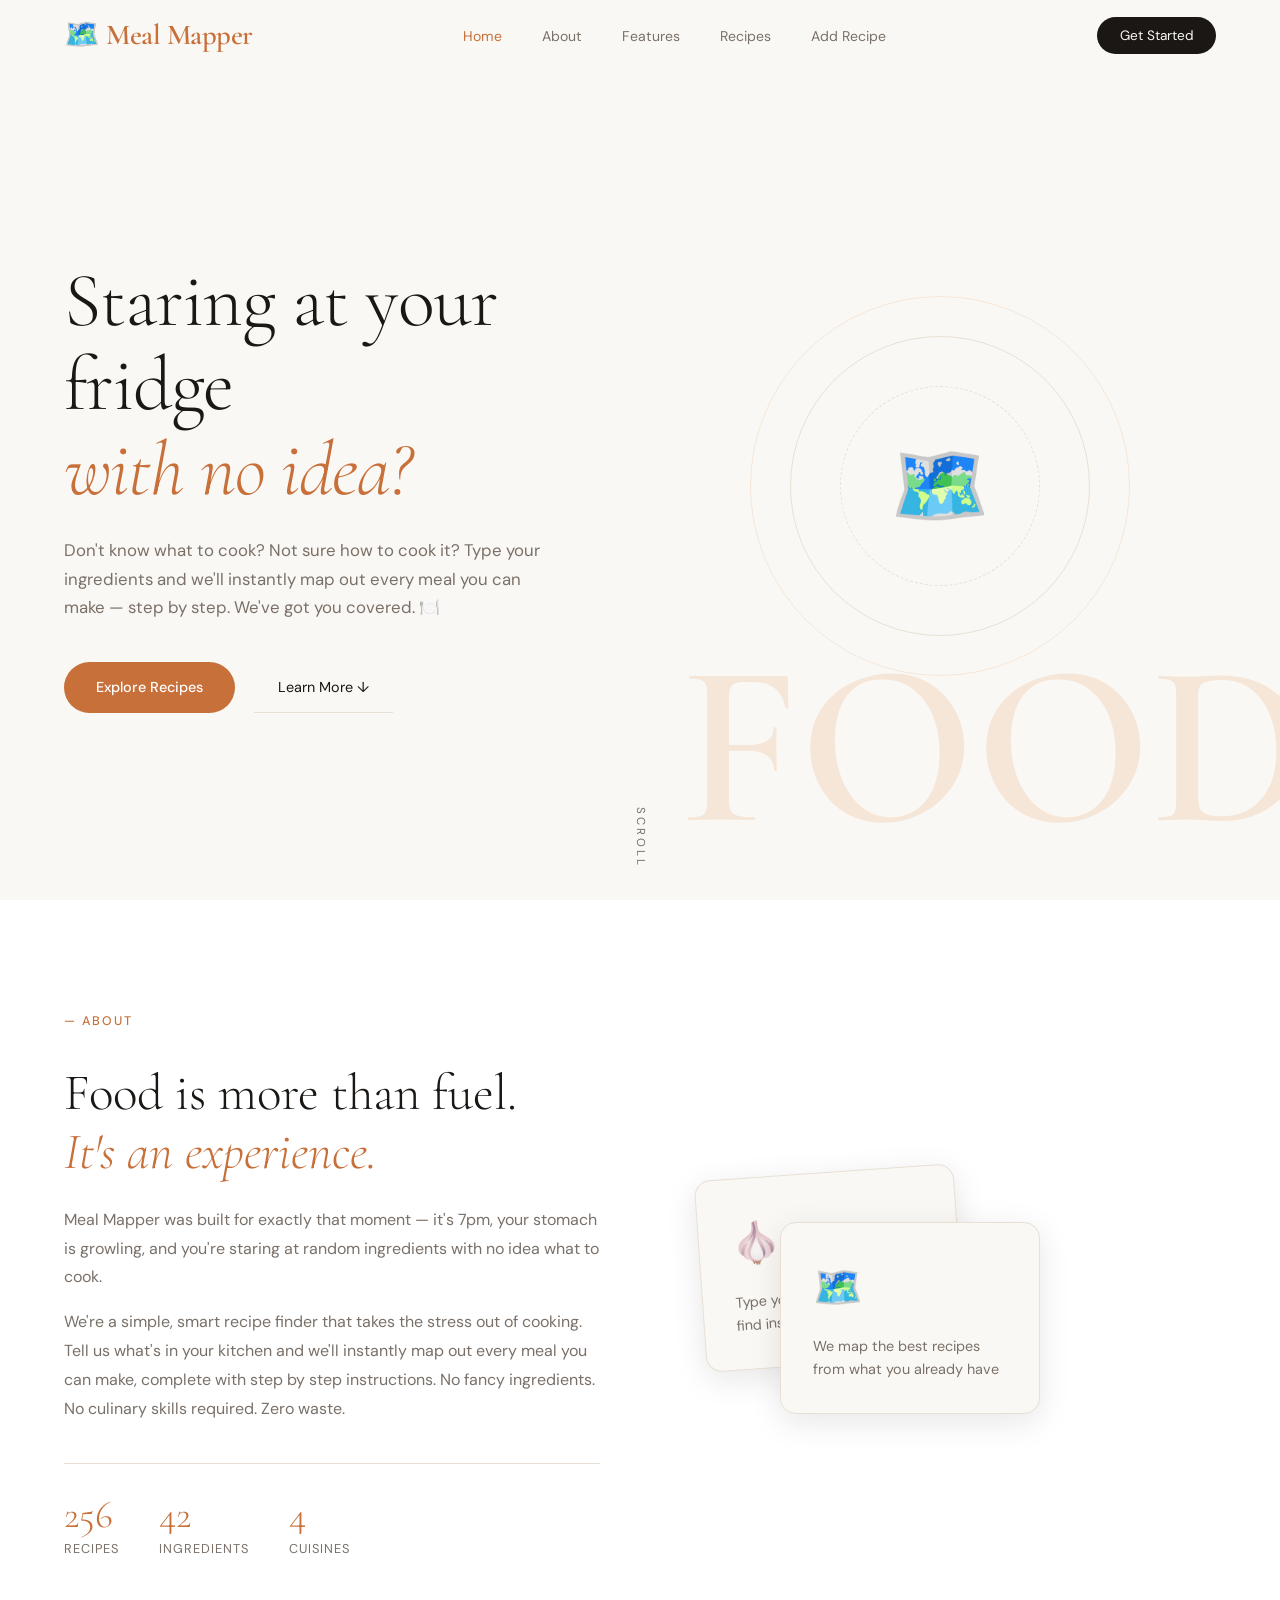
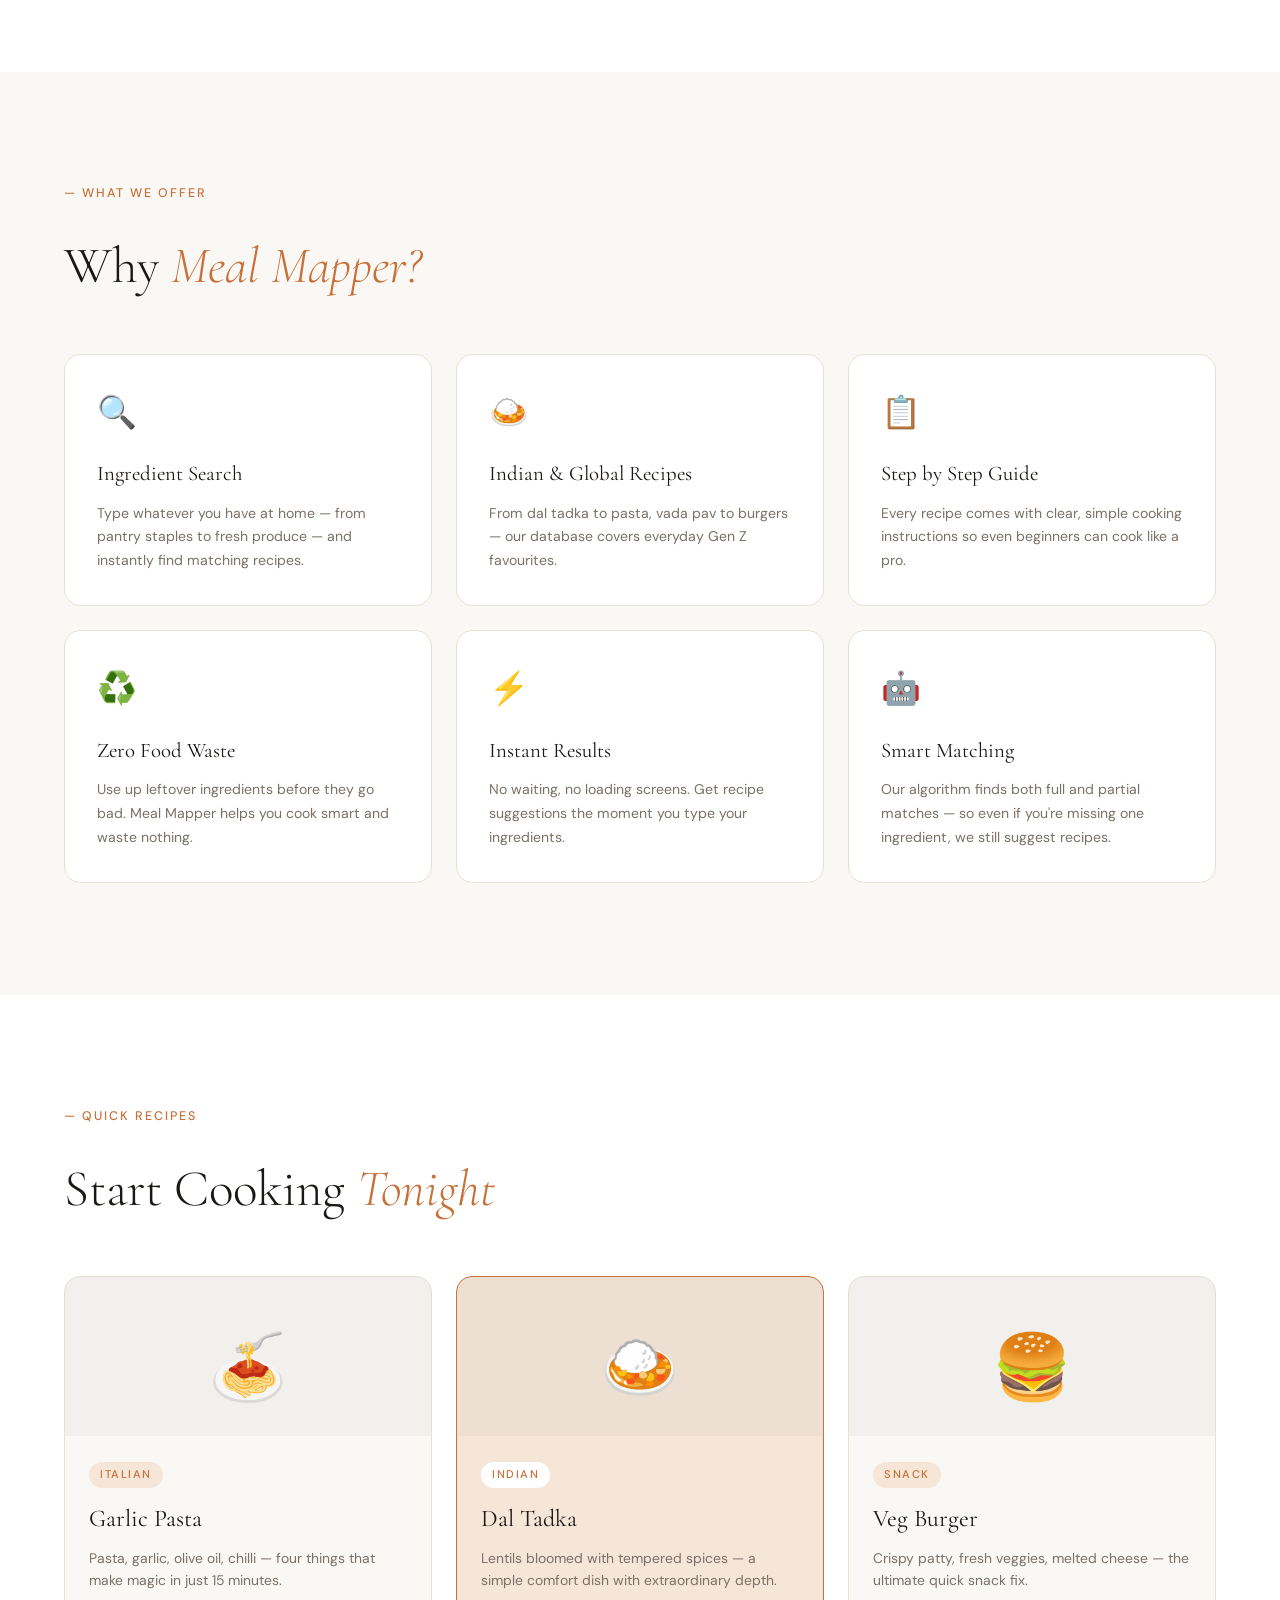
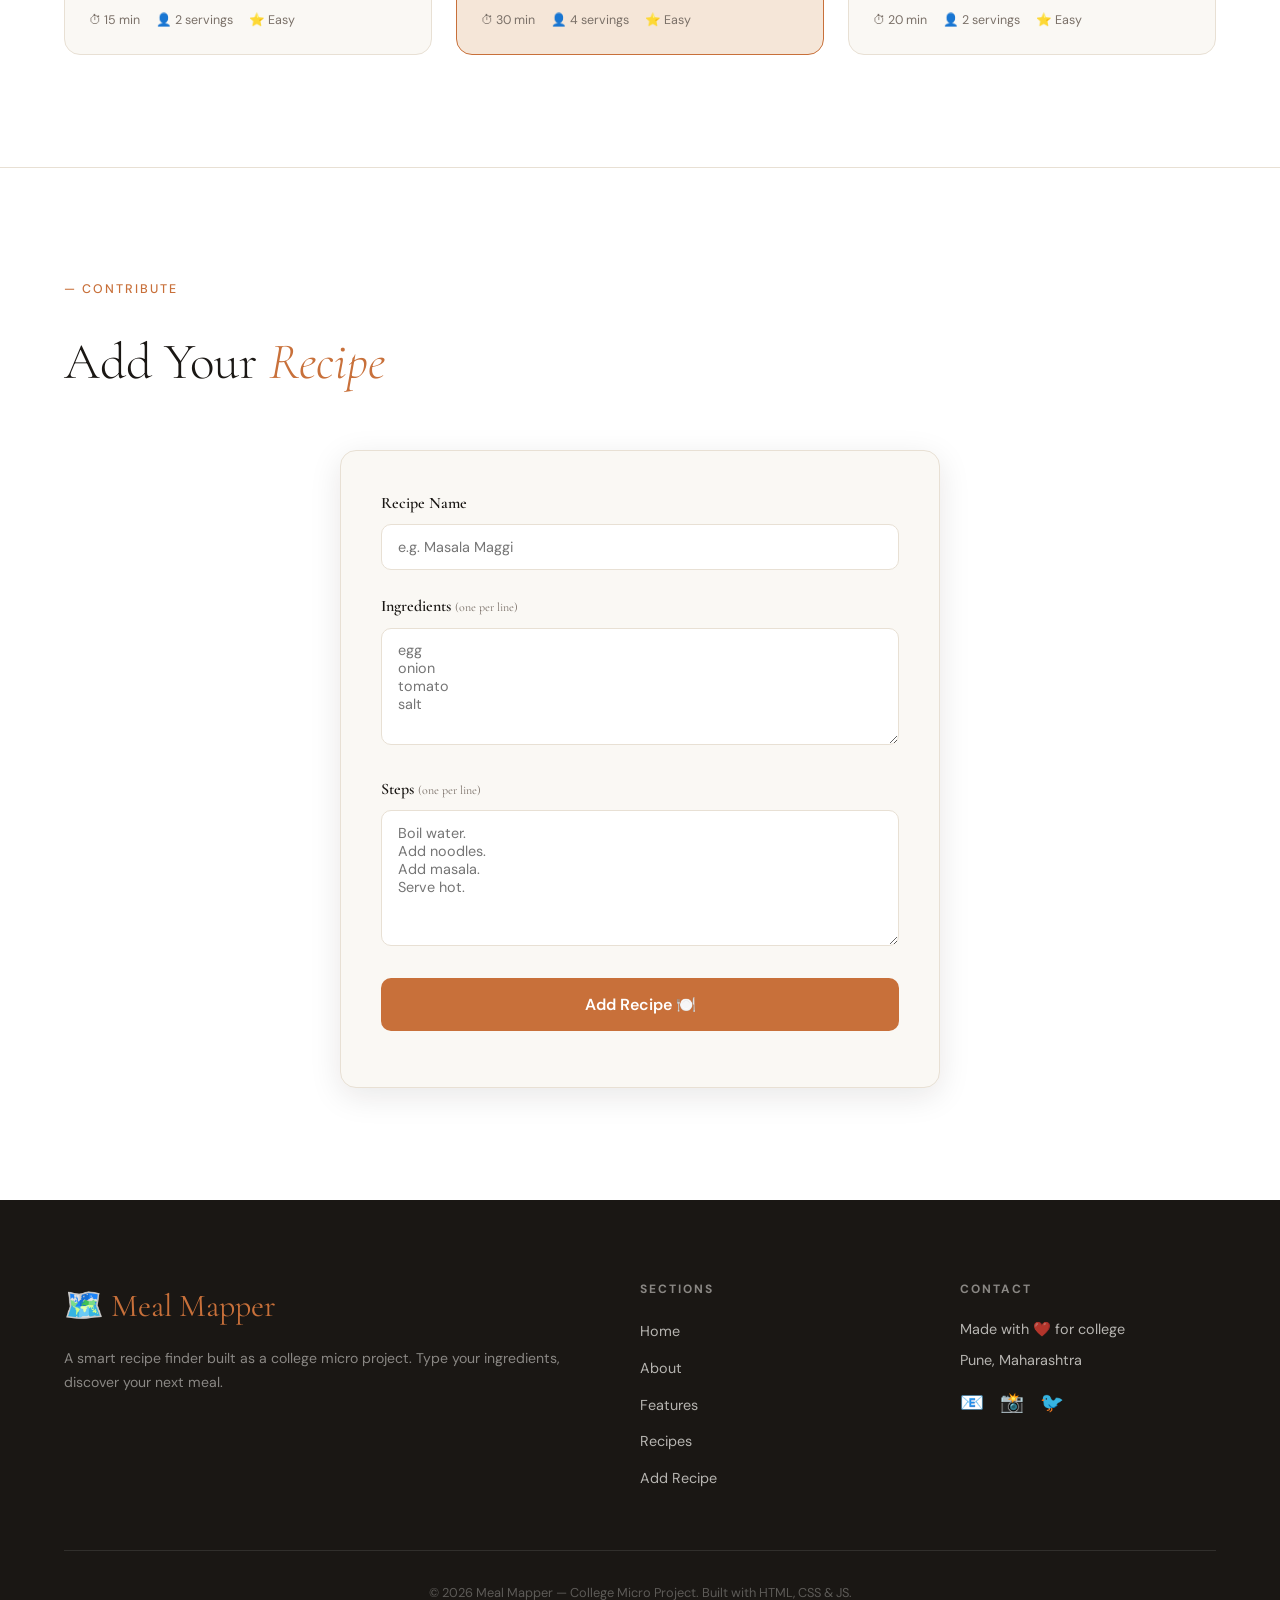
==== commit 2adbc424: "Update index.html" ====
--- a/index.html
+++ b/index.html
@@ -19,7 +19,9 @@
       <li><a href="#recipes">Recipes</a></li>
     <li><a href="#add-recipe">Add Recipe</a></li>
     </ul>
-    <button class="nav-cta">Get Started</button>
+    <button class="nav-cta" onclick="window.open('chatbot.html', '_blank')">
+      Get Started
+    </button>    
     <button class="hamburger" id="hamburger" aria-label="Menu">&#9776;</button>
   </nav>
 
